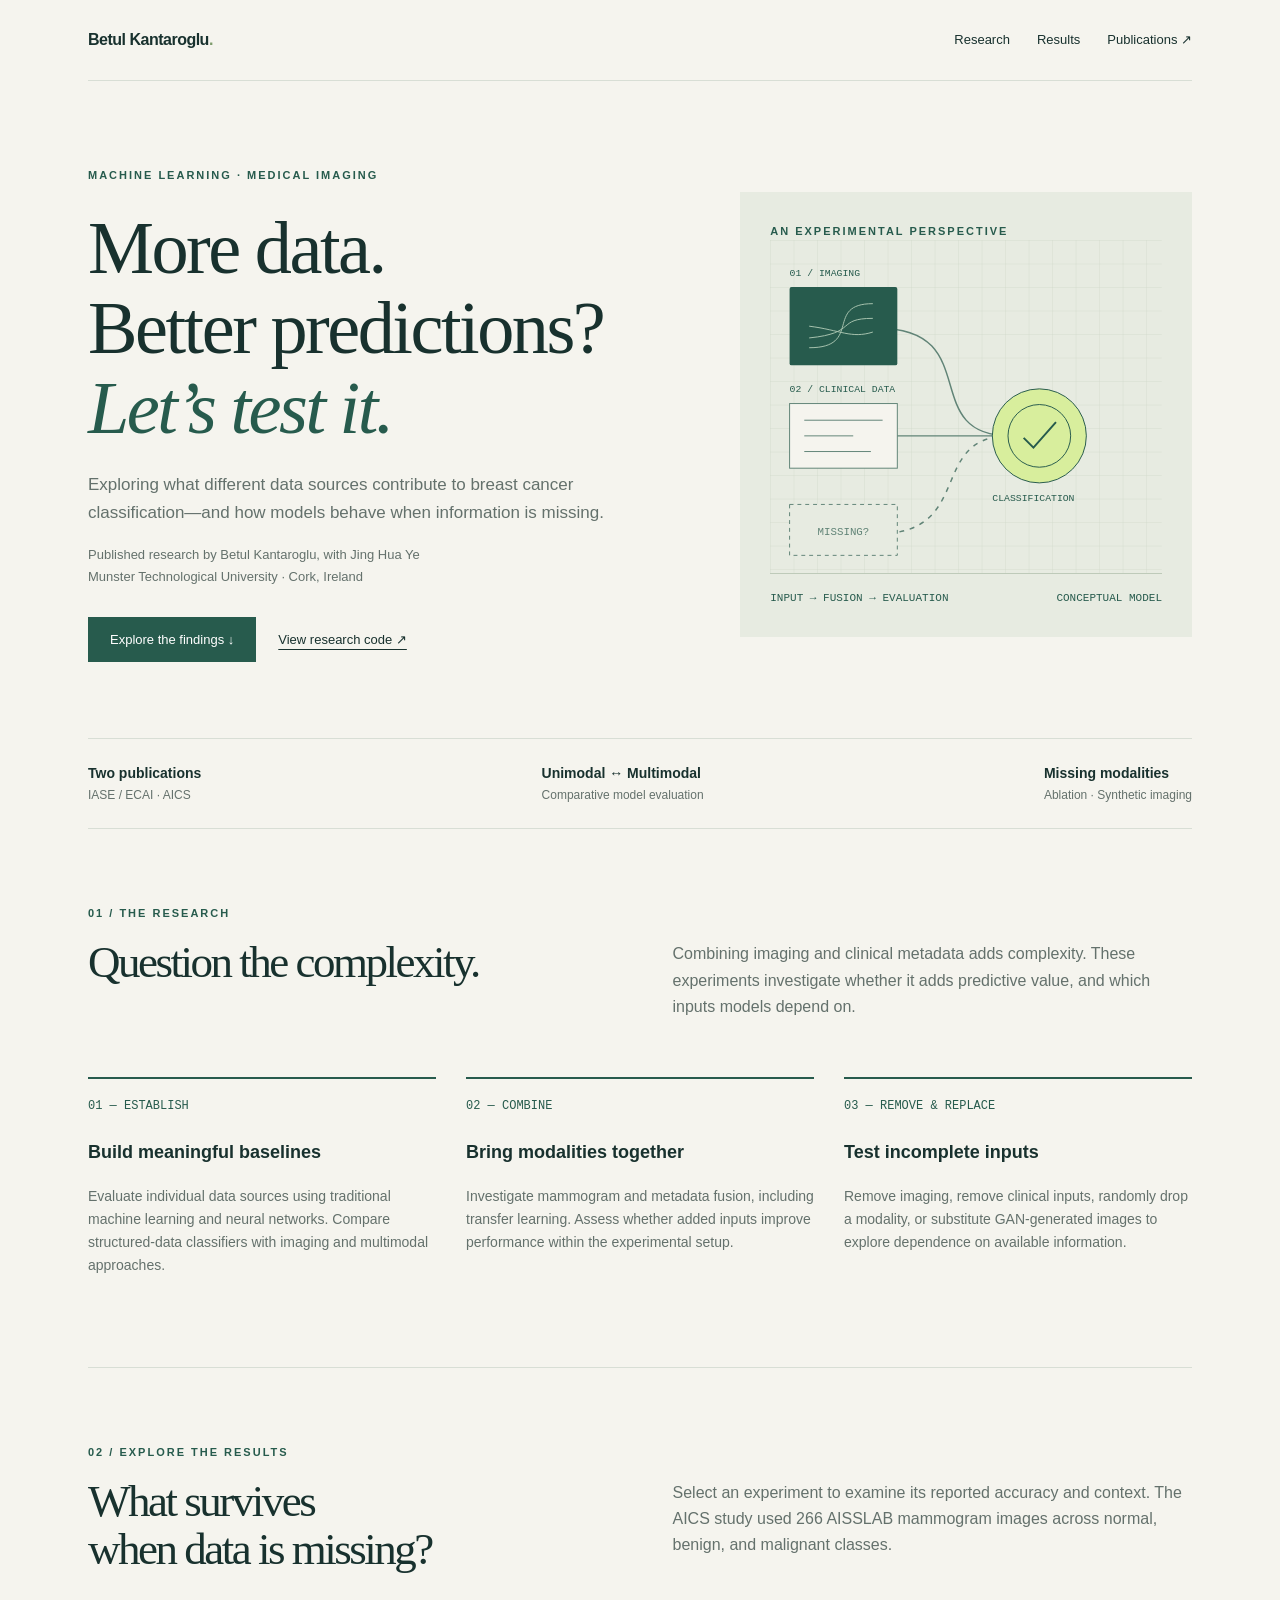
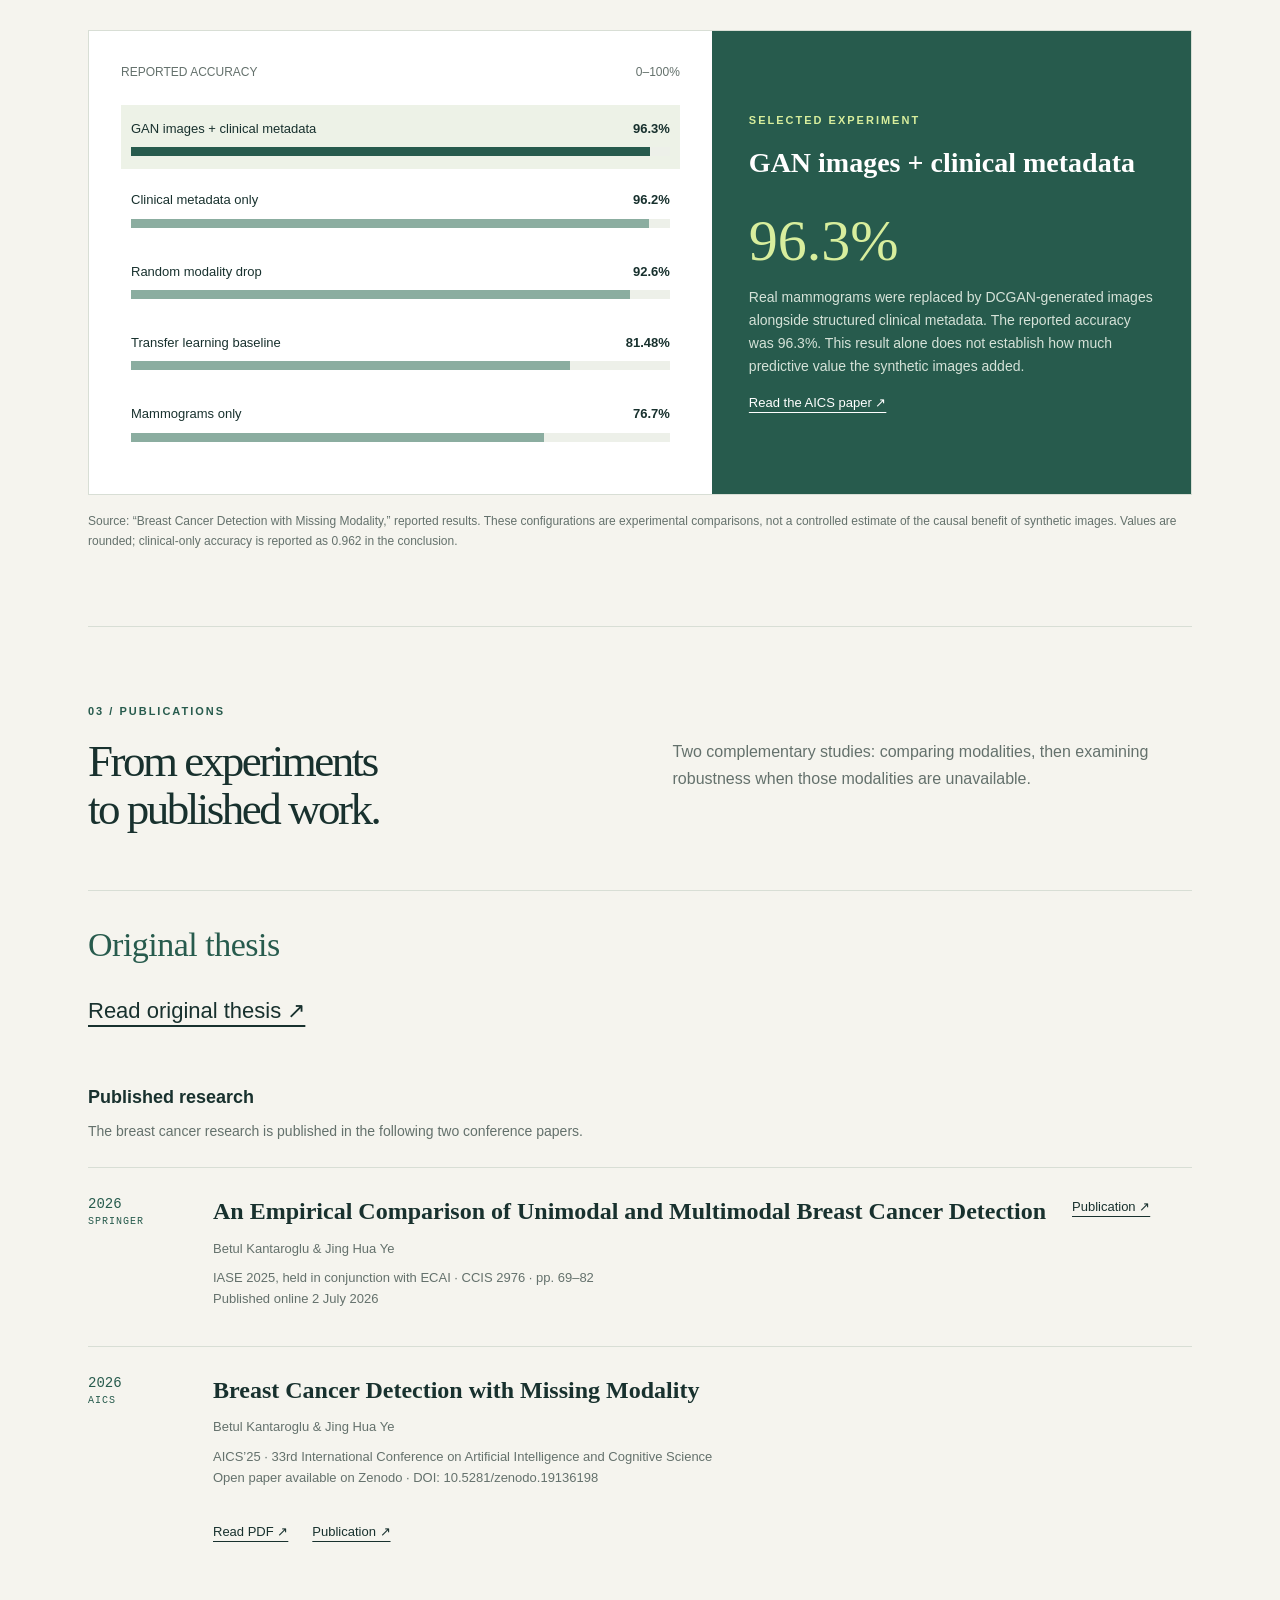
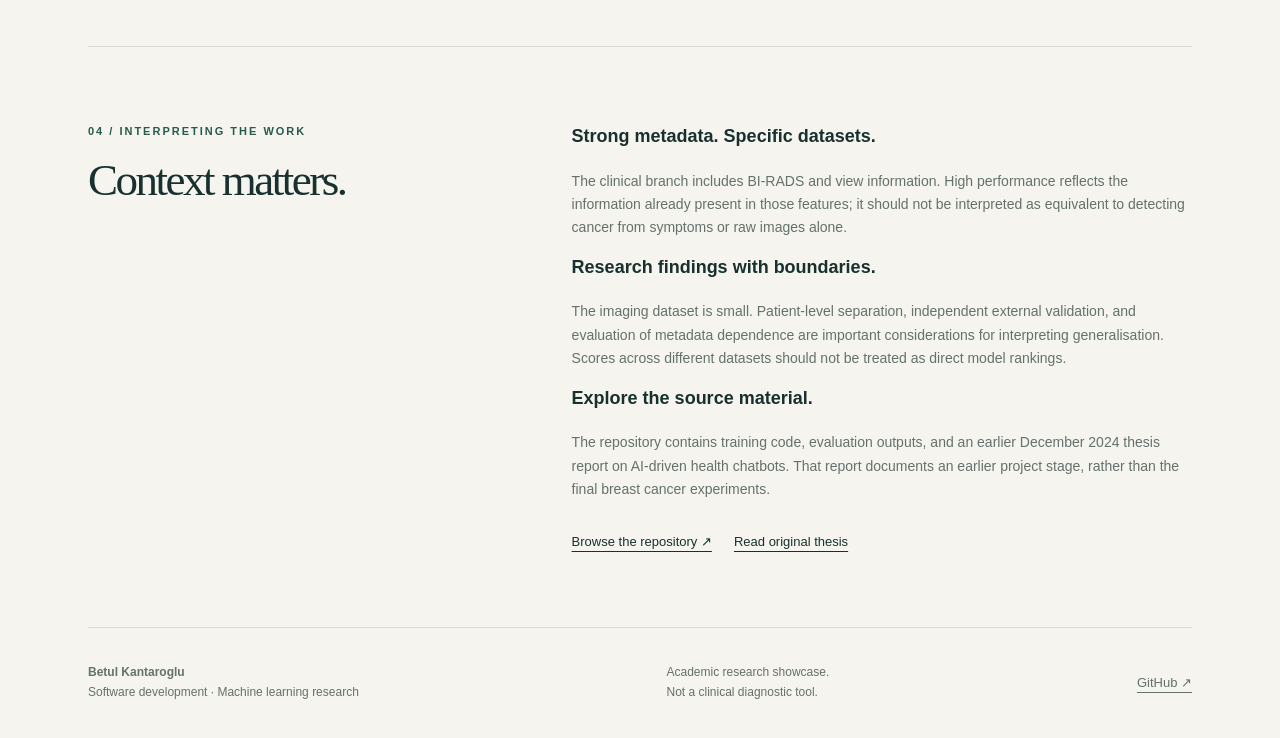
==== website/index.html @ d765cbfd "Add pink research showcase website with publications and original thesis" ====
<!doctype html>
<html lang="en"><head><meta charset="utf-8"><meta name="viewport" content="width=device-width, initial-scale=1"><meta name="description" content="Betul Kantaroglu’s published research into unimodal and multimodal breast cancer classification, transfer learning, and missing modalities."><title>Betul Kantaroglu | Breast Cancer AI Research</title>
<style>
:root{--ink:#18312e;--paper:#f5f4ee;--muted:#64716c;--green:#275b4d;--line:#d8ded5;--lime:#d8ee9d}*{box-sizing:border-box}html{scroll-behavior:smooth;scroll-padding-top:30px}body{margin:0;background:var(--paper);color:var(--ink);font:16px/1.65 -apple-system,BlinkMacSystemFont,"Segoe UI",sans-serif}a{color:inherit}button,a{-webkit-tap-highlight-color:transparent}a:focus-visible,button:focus-visible{outline:3px solid #b97824;outline-offset:5px}.wrap{max-width:1200px;margin:auto;padding:0 48px}nav{display:flex;align-items:center;justify-content:space-between;padding:27px 0;border-bottom:1px solid var(--line);gap:24px}.brand{text-decoration:none;font-weight:650;letter-spacing:-.5px}.navlinks{display:flex;gap:27px;font-size:13px}.navlinks a{text-decoration:none}.eyebrow{font-size:11px;text-transform:uppercase;letter-spacing:2px;font-weight:650;color:var(--green)}.hero{padding:85px 0 76px;display:grid;grid-template-columns:1.3fr 1fr;gap:65px;align-items:center}h1,h2,h3,p{margin-top:0}h1,h2{font-family:Georgia,serif;font-weight:400;letter-spacing:-2.5px;line-height:1.08}h1{font-size:clamp(48px,5.8vw,77px);margin:23px 0}h1 em{color:var(--green)}.intro{color:var(--muted);max-width:520px;font-size:17px}.actions{display:flex;gap:22px;align-items:center;margin-top:30px;flex-wrap:wrap}.button{background:var(--green);color:white;padding:12px 22px;text-decoration:none;font-size:13px;display:inline-block}.textlink{font-size:13px;text-underline-offset:5px}.visual{background:#e7ebe1;min-height:420px;padding:30px;position:relative;overflow:hidden}.visual svg{width:100%;height:auto;display:block}.visual .caption{font:11px/1.6 monospace;color:var(--green);display:flex;justify-content:space-between;border-top:1px solid #becab9;padding-top:16px}.ribbon{display:flex;justify-content:space-between;border-top:1px solid var(--line);border-bottom:1px solid var(--line);padding:23px 0;font-size:12px;gap:20px}.ribbon strong{display:block;font-size:14px}.ribbon span{color:var(--muted)}section{padding:75px 0;border-bottom:1px solid var(--line)}.sectionhead{display:grid;grid-template-columns:1fr 1fr;gap:65px;margin-bottom:40px}h2{font-size:45px;margin:16px 0}h3{font-size:18px;font-weight:550}.sectionhead p{color:var(--muted);padding-top:37px}.method{display:grid;grid-template-columns:repeat(3,1fr);gap:30px}.method article{border-top:2px solid var(--green);padding-top:20px}.number{font:12px monospace;color:var(--green);margin-bottom:25px}.method p{font-size:14px;color:var(--muted)}.explorer{display:grid;grid-template-columns:1.3fr 1fr;background:white;border:1px solid var(--line)}.chart{padding:32px}.charthead{font-size:12px;display:flex;justify-content:space-between;color:var(--muted);margin-bottom:22px}.result{display:block;text-align:left;width:100%;background:none;border:0;padding:13px 10px;cursor:pointer;color:var(--ink);font:inherit;margin-bottom:7px}.result.active{background:#edf2e7}.barlabel{display:flex;justify-content:space-between;font-size:13px;margin-bottom:8px}.track{height:9px;background:#edf0e9}.fill{height:100%;background:#8bada0}.active .fill{background:var(--green)}.detail{background:var(--green);color:white;padding:37px;display:flex;flex-direction:column;justify-content:center}.detail .eyebrow{color:var(--lime)}.detail h3{font-family:Georgia,serif;font-size:28px;line-height:1.25;margin:16px 0}.score{font:58px/1.2 Georgia,serif;color:var(--lime);margin:10px 0}.detail p{font-size:14px;color:#d5e2d8}.note{font-size:12px;color:var(--muted);margin:17px 0 0}.publication{display:grid;grid-template-columns:100px 1fr 120px;gap:25px;padding:28px 0;border-top:1px solid var(--line);align-items:start}.publication-links{display:flex;align-items:center;gap:24px;grid-column:2 / -1;white-space:nowrap}.publication .textlink{white-space:nowrap}.thesis-first{border-top:1px solid var(--line);padding:34px 0 40px}.thesis-first .eyebrow{font-size:clamp(25px,3vw,34px);font-family:Georgia,serif;font-weight:400;line-height:1.2;letter-spacing:-.5px;text-transform:none;margin-bottom:20px}.thesis-first .textlink{display:inline-block;font-size:clamp(18px,2vw,22px);line-height:1.5;padding:8px 0;text-underline-offset:7px}.published-heading{margin:8px 0}.published-intro{font-size:14px;color:var(--muted);margin-bottom:24px}.publication .year{font:14px monospace;color:var(--green)}.publication h3{font-family:Georgia,serif;font-size:24px;line-height:1.3;margin-bottom:10px}.publication p{font-size:13px;color:var(--muted);margin-bottom:8px}.pubtag{font-size:10px;text-transform:uppercase;letter-spacing:1px}.limitations{display:grid;grid-template-columns:1fr 1.5fr;gap:70px}.limitations p{color:var(--muted);font-size:14px}.foot{display:flex;justify-content:space-between;align-items:center;padding:35px 0;font-size:12px;color:var(--muted);gap:25px}.skip{position:absolute;left:15px;top:-80px;background:white;padding:10px;z-index:10}.skip:focus{top:10px}button{touch-action:manipulation}@media(max-width:800px){.wrap{padding:0 23px}.hero{grid-template-columns:1fr;gap:32px;padding:50px 0}.visual{min-height:0;max-width:500px}.sectionhead,.limitations{grid-template-columns:1fr;gap:8px}.sectionhead p{padding-top:0}.explorer{grid-template-columns:1fr}.method{grid-template-columns:1fr;gap:20px}.number{margin-bottom:10px}.ribbon{flex-wrap:wrap}.publication{grid-template-columns:65px 1fr}.publication>a{grid-column:2}section{padding:50px 0}.navlinks{gap:16px;font-size:12px}.foot{align-items:start;flex-direction:column}h2{font-size:37px}.chart,.detail{padding:23px}}@media(max-width:420px){nav{align-items:flex-start;flex-direction:column;gap:12px}.navlinks{width:100%;justify-content:space-between}.brand{white-space:nowrap}}@media(prefers-reduced-motion:reduce){html{scroll-behavior:auto}}
</style>
<link rel="stylesheet" href="/fonts/fonts.css">
<link rel="stylesheet" href="/design.css"></head><body><a class="skip" href="#main">Skip to content</a><div class="wrap"><nav aria-label="Main navigation"><a class="brand" href="#">Betul Kantaroglu<span style="color:#7e9c6c">.</span></a><div class="navlinks"><a href="#research">Research</a><a href="#results">Results</a><a href="#publications">Publications ↗</a></div></nav><main id="main"><header class="hero"><div><div class="eyebrow">Machine learning · Medical imaging</div><h1>More data.<br>Better predictions?<br><em>Let’s test it.</em></h1><p class="intro">Exploring what different data sources contribute to breast cancer classification—and how models behave when information is missing.</p><p style="font-size:13px;color:var(--muted)">Published research by Betul Kantaroglu, with Jing Hua Ye<br>Munster Technological University · Cork, Ireland</p><div class="actions"><a class="button" href="#results">Explore the findings ↓</a><a class="textlink" href="https://github.com/betulkntrxl/unimodal-and-multimodal-breast-cancer-detection" target="_blank" rel="noopener">View research code ↗</a></div></div><div class="visual"><div class="eyebrow">An experimental perspective</div><svg viewBox="0 0 400 340" role="img" aria-label="Conceptual diagram showing imaging and clinical metadata converging into classification, with a missing input represented by a dashed path"><defs><pattern id="grid" width="24" height="24" patternUnits="userSpaceOnUse"><path d="M24 0H0V24" fill="none" stroke="#c7d1c1" stroke-width=".6"/></pattern></defs><rect width="400" height="340" fill="url(#grid)"/><g fill="none" stroke="#618477" stroke-width="1.5"><path d="M110 90C220 90 150 200 245 200"/><path d="M110 200H245"/><path d="M110 300C210 300 160 200 245 200" stroke-dasharray="5 6"/></g><rect x="20" y="48" width="110" height="80" rx="2" fill="#275b4d"/><g stroke="#a8c4b0" fill="none"><path d="M40 110C95 110 55 65 105 65M40 100C90 95 67 80 105 80M40 88C72 92 83 101 105 94"/></g><rect x="20" y="167" width="110" height="66" fill="#f5f4ee" stroke="#618477"/><g stroke="#618477"><path d="M35 184H115M35 200H85M35 216H103"/></g><rect x="20" y="270" width="110" height="52" fill="#e7ebe1" stroke="#618477" stroke-dasharray="4 4"/><text x="75" y="301" text-anchor="middle" font-family="monospace" font-size="11" fill="#618477">MISSING?</text><circle cx="275" cy="200" r="48" fill="#d8ee9d" stroke="#275b4d"/><circle cx="275" cy="200" r="32" fill="none" stroke="#275b4d"/><path d="M259 202l10 10 23-26" fill="none" stroke="#275b4d" stroke-width="2"/><g font-family="monospace" font-size="10" fill="#275b4d"><text x="20" y="37">01 / IMAGING</text><text x="20" y="155">02 / CLINICAL DATA</text><text x="227" y="266">CLASSIFICATION</text></g></svg><div class="caption"><span>INPUT → FUSION → EVALUATION</span><span>CONCEPTUAL MODEL</span></div></div></header><div class="ribbon"><div><strong>Two publications</strong><span>IASE / ECAI · AICS</span></div><div><strong>Unimodal ↔ Multimodal</strong><span>Comparative model evaluation</span></div><div><strong>Missing modalities</strong><span>Ablation · Synthetic imaging</span></div></div>
<section id="research"><div class="sectionhead"><div><div class="eyebrow">01 / The research</div><h2>Question the complexity.</h2></div><p>Combining imaging and clinical metadata adds complexity. These experiments investigate whether it adds predictive value, and which inputs models depend on.</p></div><div class="method"><article><div class="number">01 — ESTABLISH</div><h3>Build meaningful baselines</h3><p>Evaluate individual data sources using traditional machine learning and neural networks. Compare structured-data classifiers with imaging and multimodal approaches.</p></article><article><div class="number">02 — COMBINE</div><h3>Bring modalities together</h3><p>Investigate mammogram and metadata fusion, including transfer learning. Assess whether added inputs improve performance within the experimental setup.</p></article><article><div class="number">03 — REMOVE & REPLACE</div><h3>Test incomplete inputs</h3><p>Remove imaging, remove clinical inputs, randomly drop a modality, or substitute GAN-generated images to explore dependence on available information.</p></article></div></section>
<section id="results"><div class="sectionhead"><div><div class="eyebrow">02 / Explore the results</div><h2>What survives<br>when data is missing?</h2></div><p>Select an experiment to examine its reported accuracy and context. The AICS study used 266 AISSLAB mammogram images across normal, benign, and malignant classes.</p></div><div class="explorer"><div class="chart"><div class="charthead"><span>REPORTED ACCURACY</span><span>0–100%</span></div><div id="bars"></div></div><div class="detail" aria-live="polite" aria-atomic="true"><div class="eyebrow">Selected experiment</div><h3 id="experiment"></h3><div class="score" id="score"></div><p id="explanation"></p><a class="textlink" href="https://zenodo.org/records/19136198" target="_blank" rel="noopener">Read the AICS paper ↗</a></div></div><p class="note">Source: “Breast Cancer Detection with Missing Modality,” reported results. These configurations are experimental comparisons, not a controlled estimate of the causal benefit of synthetic images. Values are rounded; clinical-only accuracy is reported as 0.962 in the conclusion.</p></section>
<section id="publications"><div class="sectionhead"><div><div class="eyebrow">03 / Publications</div><h2>From experiments<br>to published work.</h2></div><p>Two complementary studies: comparing modalities, then examining robustness when those modalities are unavailable.</p></div><div class="thesis-first"><div class="eyebrow">Original thesis</div><a class="textlink" href="/papers/betul-kantaroglu-thesis.pdf" target="_blank" rel="noopener">Read original thesis ↗</a></div><h3 class="published-heading">Published research</h3><p class="published-intro">The breast cancer research is published in the following two conference papers.</p><article class="publication"><div class="year">2026<br><span class="pubtag">Springer</span></div><div><h3>An Empirical Comparison of Unimodal and Multimodal Breast Cancer Detection</h3><p>Betul Kantaroglu & Jing Hua Ye</p><p>IASE 2025, held in conjunction with ECAI · CCIS 2976 · pp. 69–82<br>Published online 2 July 2026</p></div><a class="textlink" href="https://doi.org/10.1007/978-3-032-28263-7_5" target="_blank" rel="noopener">Publication ↗</a></article><article class="publication"><div class="year">2026<br><span class="pubtag">AICS</span></div><div><h3>Breast Cancer Detection with Missing Modality</h3><p>Betul Kantaroglu & Jing Hua Ye</p><p>AICS’25 · 33rd International Conference on Artificial Intelligence and Cognitive Science<br>Open paper available on Zenodo · DOI: 10.5281/zenodo.19136198</p></div><div class="publication-links"><a class="textlink" href="https://zenodo.org/records/19136198/files/betul_aics_2025.pdf" target="_blank" rel="noopener">Read PDF ↗</a><a class="textlink" href="https://zenodo.org/records/19136198" target="_blank" rel="noopener">Publication ↗</a></div></article></section>
<section><div class="limitations"><div><div class="eyebrow">04 / Interpreting the work</div><h2>Context matters.</h2></div><div><h3>Strong metadata. Specific datasets.</h3><p>The clinical branch includes BI-RADS and view information. High performance reflects the information already present in those features; it should not be interpreted as equivalent to detecting cancer from symptoms or raw images alone.</p><h3>Research findings with boundaries.</h3><p>The imaging dataset is small. Patient-level separation, independent external validation, and evaluation of metadata dependence are important considerations for interpreting generalisation. Scores across different datasets should not be treated as direct model rankings.</p><h3>Explore the source material.</h3><p>The repository contains training code, evaluation outputs, and an earlier December 2024 thesis report on AI-driven health chatbots. That report documents an earlier project stage, rather than the final breast cancer experiments.</p><div class="actions"><a class="textlink" href="https://github.com/betulkntrxl/unimodal-and-multimodal-breast-cancer-detection" target="_blank" rel="noopener">Browse the repository ↗</a><a class="textlink" href="/papers/betul-kantaroglu-thesis.pdf" target="_blank" rel="noopener">Read original thesis</a></div></div></div></section></main><footer class="foot"><div><strong>Betul Kantaroglu</strong><br>Software development · Machine learning research</div><div>Academic research showcase.<br>Not a clinical diagnostic tool.</div><a class="textlink" href="https://github.com/betulkntrxl" target="_blank" rel="noopener">GitHub ↗</a></footer></div>
<script>
const experiments=[{name:'GAN images + clinical metadata',score:96.3,text:'Real mammograms were replaced by DCGAN-generated images alongside structured clinical metadata. The reported accuracy was 96.3%. This result alone does not establish how much predictive value the synthetic images added.'},{name:'Clinical metadata only',score:96.2,text:'With imaging removed, the model used structured clinical inputs including BI-RADS and view information. Its strong result highlights metadata dependence within this dataset.'},{name:'Random modality drop',score:92.6,text:'During training, one modality was randomly dropped with 50% probability. The paper reports 92.6% accuracy and an F1-score of 0.93 for this missing-input experiment.'},{name:'Transfer learning baseline',score:81.48,text:'The multimodal transfer learning baseline combined imaging and clinical information. It achieved a reported accuracy of 81.48% and an F1-score of 0.81.'},{name:'Mammograms only',score:76.7,text:'Removing clinical metadata left the model with mammograms alone. The paper reports 76.7% accuracy, an F1-score of 0.7731, and an AUC of 0.8051.'}];
const bars=document.getElementById('bars');experiments.forEach((d,i)=>{const b=document.createElement('button');b.type='button';b.className='result';b.innerHTML='<span class="barlabel"><span>'+d.name+'</span><strong>'+d.score+'%</strong></span><span class="track" style="display:block"><span class="fill" style="display:block;width:'+d.score+'%"></span></span>';b.addEventListener('click',()=>select(i));bars.appendChild(b)});function select(i){const d=experiments[i];[...bars.children].forEach((b,j)=>{b.classList.toggle('active',i===j);b.setAttribute('aria-pressed',String(i===j))});document.getElementById('experiment').textContent=d.name;document.getElementById('score').textContent=d.score+'%';document.getElementById('explanation').textContent=d.text}select(0);
</script></body></html>
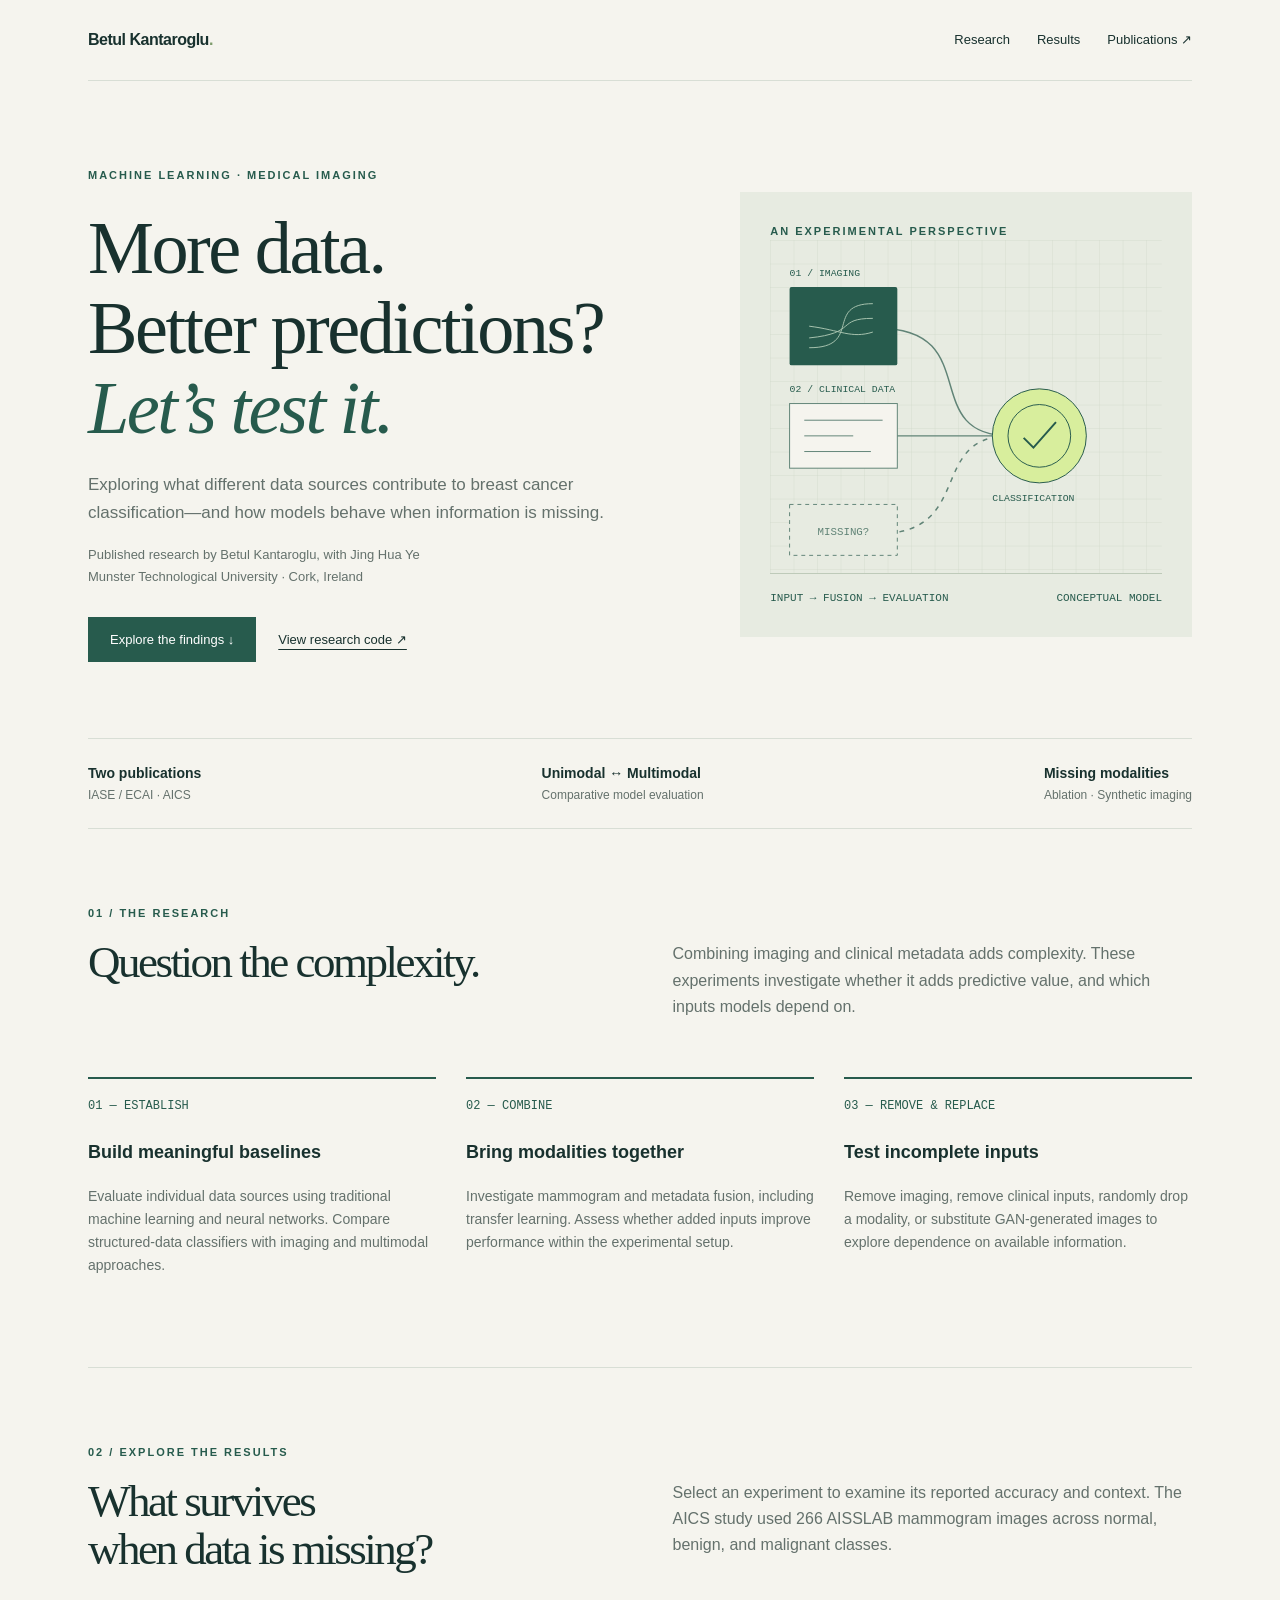
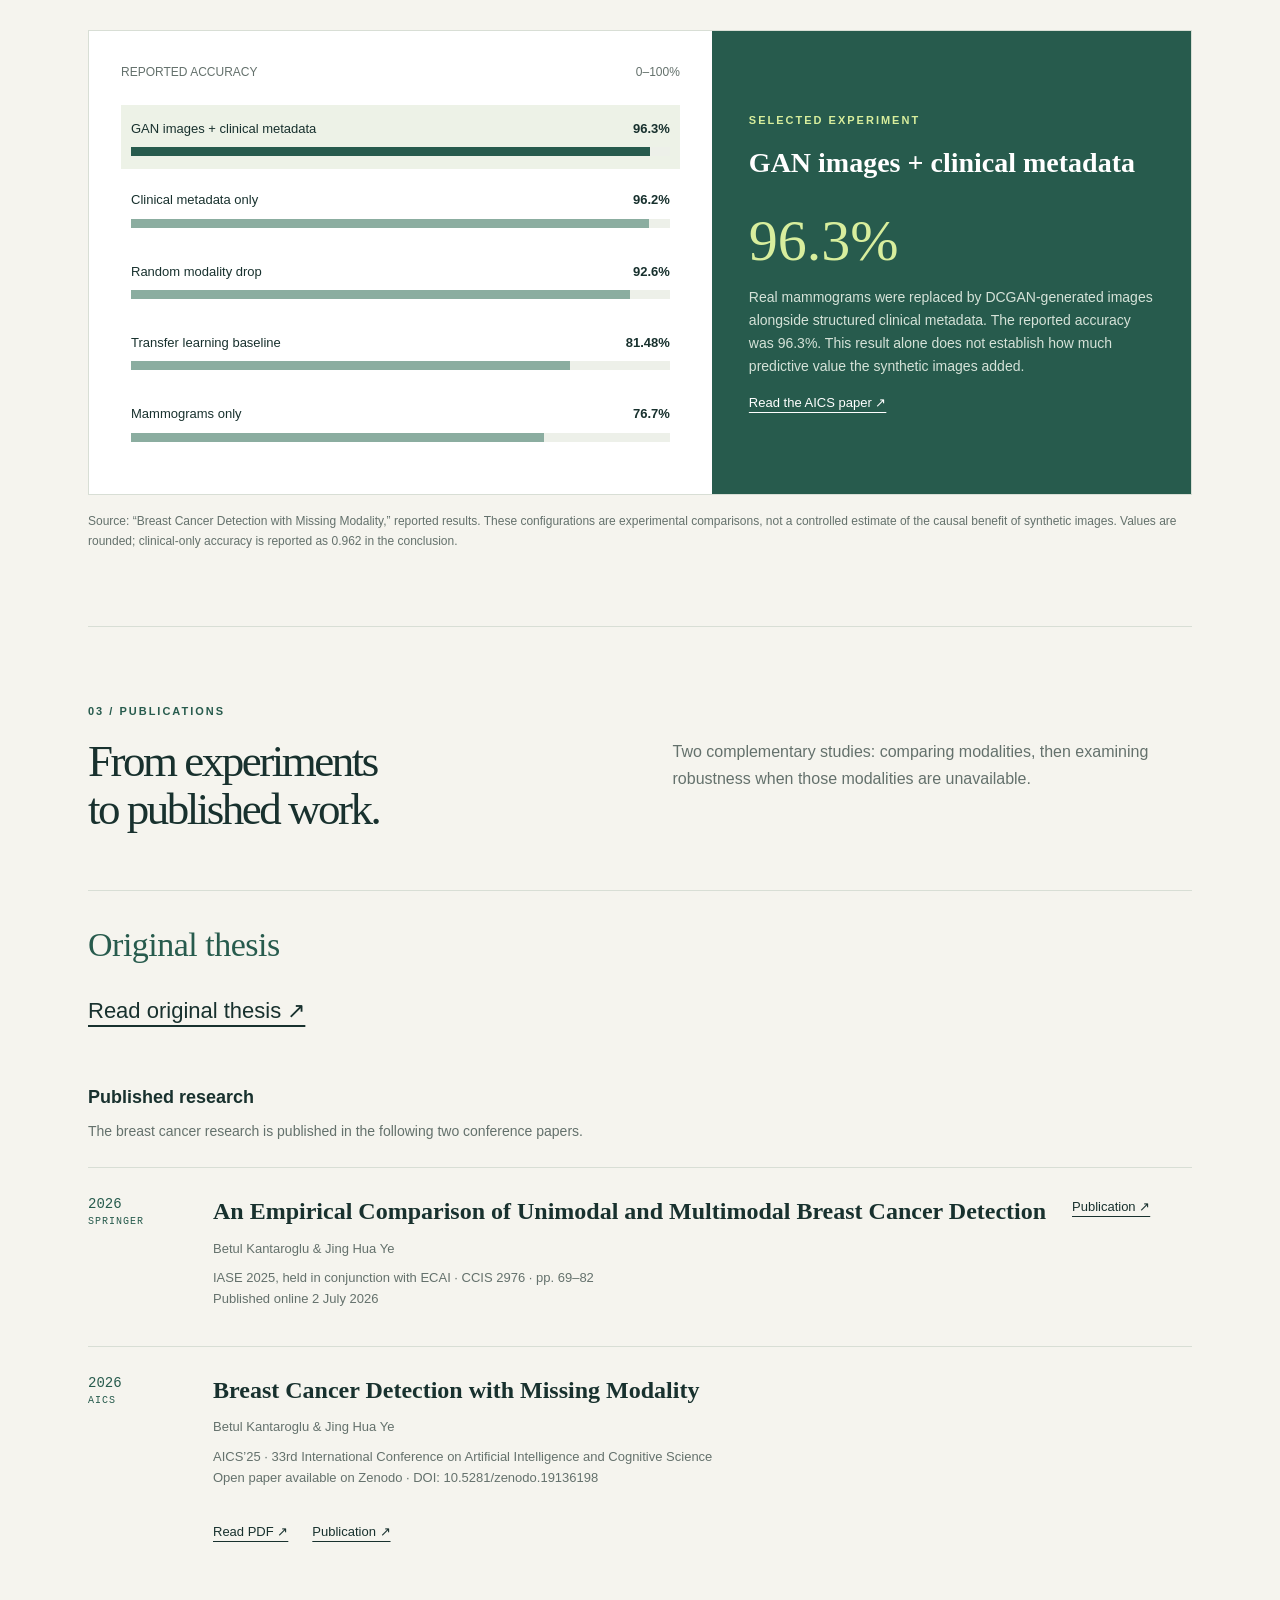
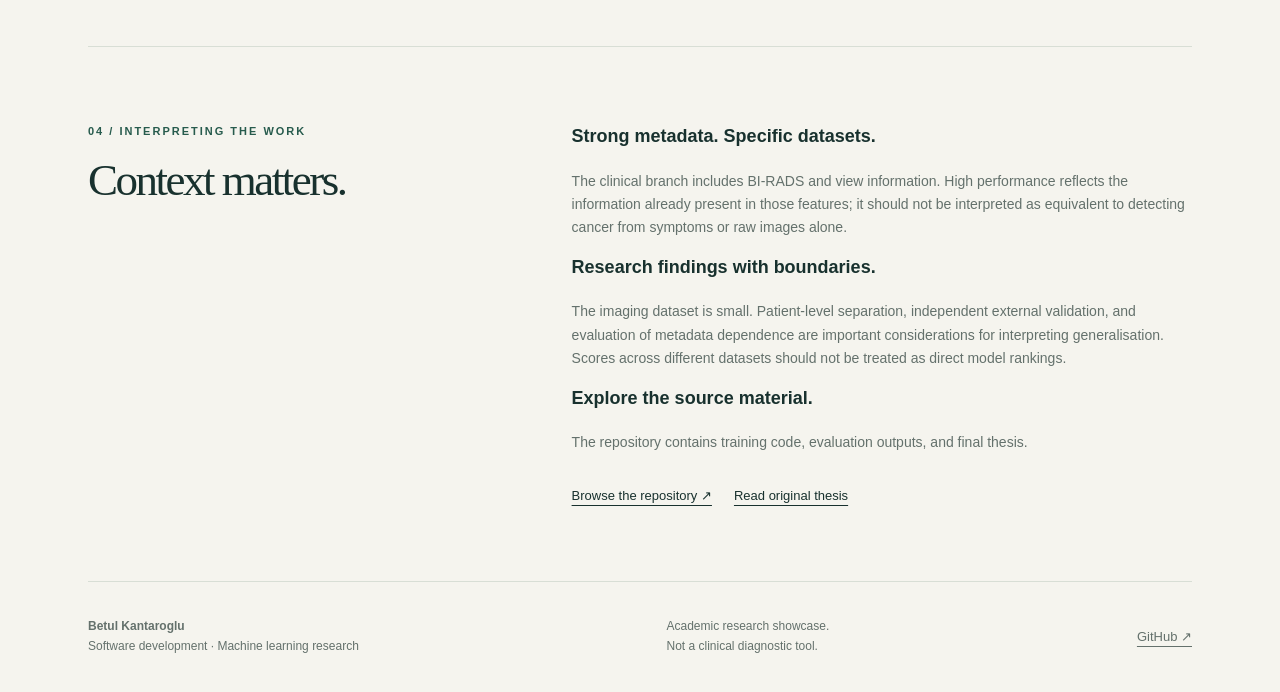
==== commit f1094df6: "Update source material description to reference final thesis" ====
--- a/website/index.html
+++ b/website/index.html
@@ -8,7 +8,7 @@
 <section id="research"><div class="sectionhead"><div><div class="eyebrow">01 / The research</div><h2>Question the complexity.</h2></div><p>Combining imaging and clinical metadata adds complexity. These experiments investigate whether it adds predictive value, and which inputs models depend on.</p></div><div class="method"><article><div class="number">01 — ESTABLISH</div><h3>Build meaningful baselines</h3><p>Evaluate individual data sources using traditional machine learning and neural networks. Compare structured-data classifiers with imaging and multimodal approaches.</p></article><article><div class="number">02 — COMBINE</div><h3>Bring modalities together</h3><p>Investigate mammogram and metadata fusion, including transfer learning. Assess whether added inputs improve performance within the experimental setup.</p></article><article><div class="number">03 — REMOVE & REPLACE</div><h3>Test incomplete inputs</h3><p>Remove imaging, remove clinical inputs, randomly drop a modality, or substitute GAN-generated images to explore dependence on available information.</p></article></div></section>
 <section id="results"><div class="sectionhead"><div><div class="eyebrow">02 / Explore the results</div><h2>What survives<br>when data is missing?</h2></div><p>Select an experiment to examine its reported accuracy and context. The AICS study used 266 AISSLAB mammogram images across normal, benign, and malignant classes.</p></div><div class="explorer"><div class="chart"><div class="charthead"><span>REPORTED ACCURACY</span><span>0–100%</span></div><div id="bars"></div></div><div class="detail" aria-live="polite" aria-atomic="true"><div class="eyebrow">Selected experiment</div><h3 id="experiment"></h3><div class="score" id="score"></div><p id="explanation"></p><a class="textlink" href="https://zenodo.org/records/19136198" target="_blank" rel="noopener">Read the AICS paper ↗</a></div></div><p class="note">Source: “Breast Cancer Detection with Missing Modality,” reported results. These configurations are experimental comparisons, not a controlled estimate of the causal benefit of synthetic images. Values are rounded; clinical-only accuracy is reported as 0.962 in the conclusion.</p></section>
 <section id="publications"><div class="sectionhead"><div><div class="eyebrow">03 / Publications</div><h2>From experiments<br>to published work.</h2></div><p>Two complementary studies: comparing modalities, then examining robustness when those modalities are unavailable.</p></div><div class="thesis-first"><div class="eyebrow">Original thesis</div><a class="textlink" href="/papers/betul-kantaroglu-thesis.pdf" target="_blank" rel="noopener">Read original thesis ↗</a></div><h3 class="published-heading">Published research</h3><p class="published-intro">The breast cancer research is published in the following two conference papers.</p><article class="publication"><div class="year">2026<br><span class="pubtag">Springer</span></div><div><h3>An Empirical Comparison of Unimodal and Multimodal Breast Cancer Detection</h3><p>Betul Kantaroglu & Jing Hua Ye</p><p>IASE 2025, held in conjunction with ECAI · CCIS 2976 · pp. 69–82<br>Published online 2 July 2026</p></div><a class="textlink" href="https://doi.org/10.1007/978-3-032-28263-7_5" target="_blank" rel="noopener">Publication ↗</a></article><article class="publication"><div class="year">2026<br><span class="pubtag">AICS</span></div><div><h3>Breast Cancer Detection with Missing Modality</h3><p>Betul Kantaroglu & Jing Hua Ye</p><p>AICS’25 · 33rd International Conference on Artificial Intelligence and Cognitive Science<br>Open paper available on Zenodo · DOI: 10.5281/zenodo.19136198</p></div><div class="publication-links"><a class="textlink" href="https://zenodo.org/records/19136198/files/betul_aics_2025.pdf" target="_blank" rel="noopener">Read PDF ↗</a><a class="textlink" href="https://zenodo.org/records/19136198" target="_blank" rel="noopener">Publication ↗</a></div></article></section>
-<section><div class="limitations"><div><div class="eyebrow">04 / Interpreting the work</div><h2>Context matters.</h2></div><div><h3>Strong metadata. Specific datasets.</h3><p>The clinical branch includes BI-RADS and view information. High performance reflects the information already present in those features; it should not be interpreted as equivalent to detecting cancer from symptoms or raw images alone.</p><h3>Research findings with boundaries.</h3><p>The imaging dataset is small. Patient-level separation, independent external validation, and evaluation of metadata dependence are important considerations for interpreting generalisation. Scores across different datasets should not be treated as direct model rankings.</p><h3>Explore the source material.</h3><p>The repository contains training code, evaluation outputs, and an earlier December 2024 thesis report on AI-driven health chatbots. That report documents an earlier project stage, rather than the final breast cancer experiments.</p><div class="actions"><a class="textlink" href="https://github.com/betulkntrxl/unimodal-and-multimodal-breast-cancer-detection" target="_blank" rel="noopener">Browse the repository ↗</a><a class="textlink" href="/papers/betul-kantaroglu-thesis.pdf" target="_blank" rel="noopener">Read original thesis</a></div></div></div></section></main><footer class="foot"><div><strong>Betul Kantaroglu</strong><br>Software development · Machine learning research</div><div>Academic research showcase.<br>Not a clinical diagnostic tool.</div><a class="textlink" href="https://github.com/betulkntrxl" target="_blank" rel="noopener">GitHub ↗</a></footer></div>
+<section><div class="limitations"><div><div class="eyebrow">04 / Interpreting the work</div><h2>Context matters.</h2></div><div><h3>Strong metadata. Specific datasets.</h3><p>The clinical branch includes BI-RADS and view information. High performance reflects the information already present in those features; it should not be interpreted as equivalent to detecting cancer from symptoms or raw images alone.</p><h3>Research findings with boundaries.</h3><p>The imaging dataset is small. Patient-level separation, independent external validation, and evaluation of metadata dependence are important considerations for interpreting generalisation. Scores across different datasets should not be treated as direct model rankings.</p><h3>Explore the source material.</h3><p>The repository contains training code, evaluation outputs, and final thesis.</p><div class="actions"><a class="textlink" href="https://github.com/betulkntrxl/unimodal-and-multimodal-breast-cancer-detection" target="_blank" rel="noopener">Browse the repository ↗</a><a class="textlink" href="/papers/betul-kantaroglu-thesis.pdf" target="_blank" rel="noopener">Read original thesis</a></div></div></div></section></main><footer class="foot"><div><strong>Betul Kantaroglu</strong><br>Software development · Machine learning research</div><div>Academic research showcase.<br>Not a clinical diagnostic tool.</div><a class="textlink" href="https://github.com/betulkntrxl" target="_blank" rel="noopener">GitHub ↗</a></footer></div>
 <script>
 const experiments=[{name:'GAN images + clinical metadata',score:96.3,text:'Real mammograms were replaced by DCGAN-generated images alongside structured clinical metadata. The reported accuracy was 96.3%. This result alone does not establish how much predictive value the synthetic images added.'},{name:'Clinical metadata only',score:96.2,text:'With imaging removed, the model used structured clinical inputs including BI-RADS and view information. Its strong result highlights metadata dependence within this dataset.'},{name:'Random modality drop',score:92.6,text:'During training, one modality was randomly dropped with 50% probability. The paper reports 92.6% accuracy and an F1-score of 0.93 for this missing-input experiment.'},{name:'Transfer learning baseline',score:81.48,text:'The multimodal transfer learning baseline combined imaging and clinical information. It achieved a reported accuracy of 81.48% and an F1-score of 0.81.'},{name:'Mammograms only',score:76.7,text:'Removing clinical metadata left the model with mammograms alone. The paper reports 76.7% accuracy, an F1-score of 0.7731, and an AUC of 0.8051.'}];
 const bars=document.getElementById('bars');experiments.forEach((d,i)=>{const b=document.createElement('button');b.type='button';b.className='result';b.innerHTML='<span class="barlabel"><span>'+d.name+'</span><strong>'+d.score+'%</strong></span><span class="track" style="display:block"><span class="fill" style="display:block;width:'+d.score+'%"></span></span>';b.addEventListener('click',()=>select(i));bars.appendChild(b)});function select(i){const d=experiments[i];[...bars.children].forEach((b,j)=>{b.classList.toggle('active',i===j);b.setAttribute('aria-pressed',String(i===j))});document.getElementById('experiment').textContent=d.name;document.getElementById('score').textContent=d.score+'%';document.getElementById('explanation').textContent=d.text}select(0);
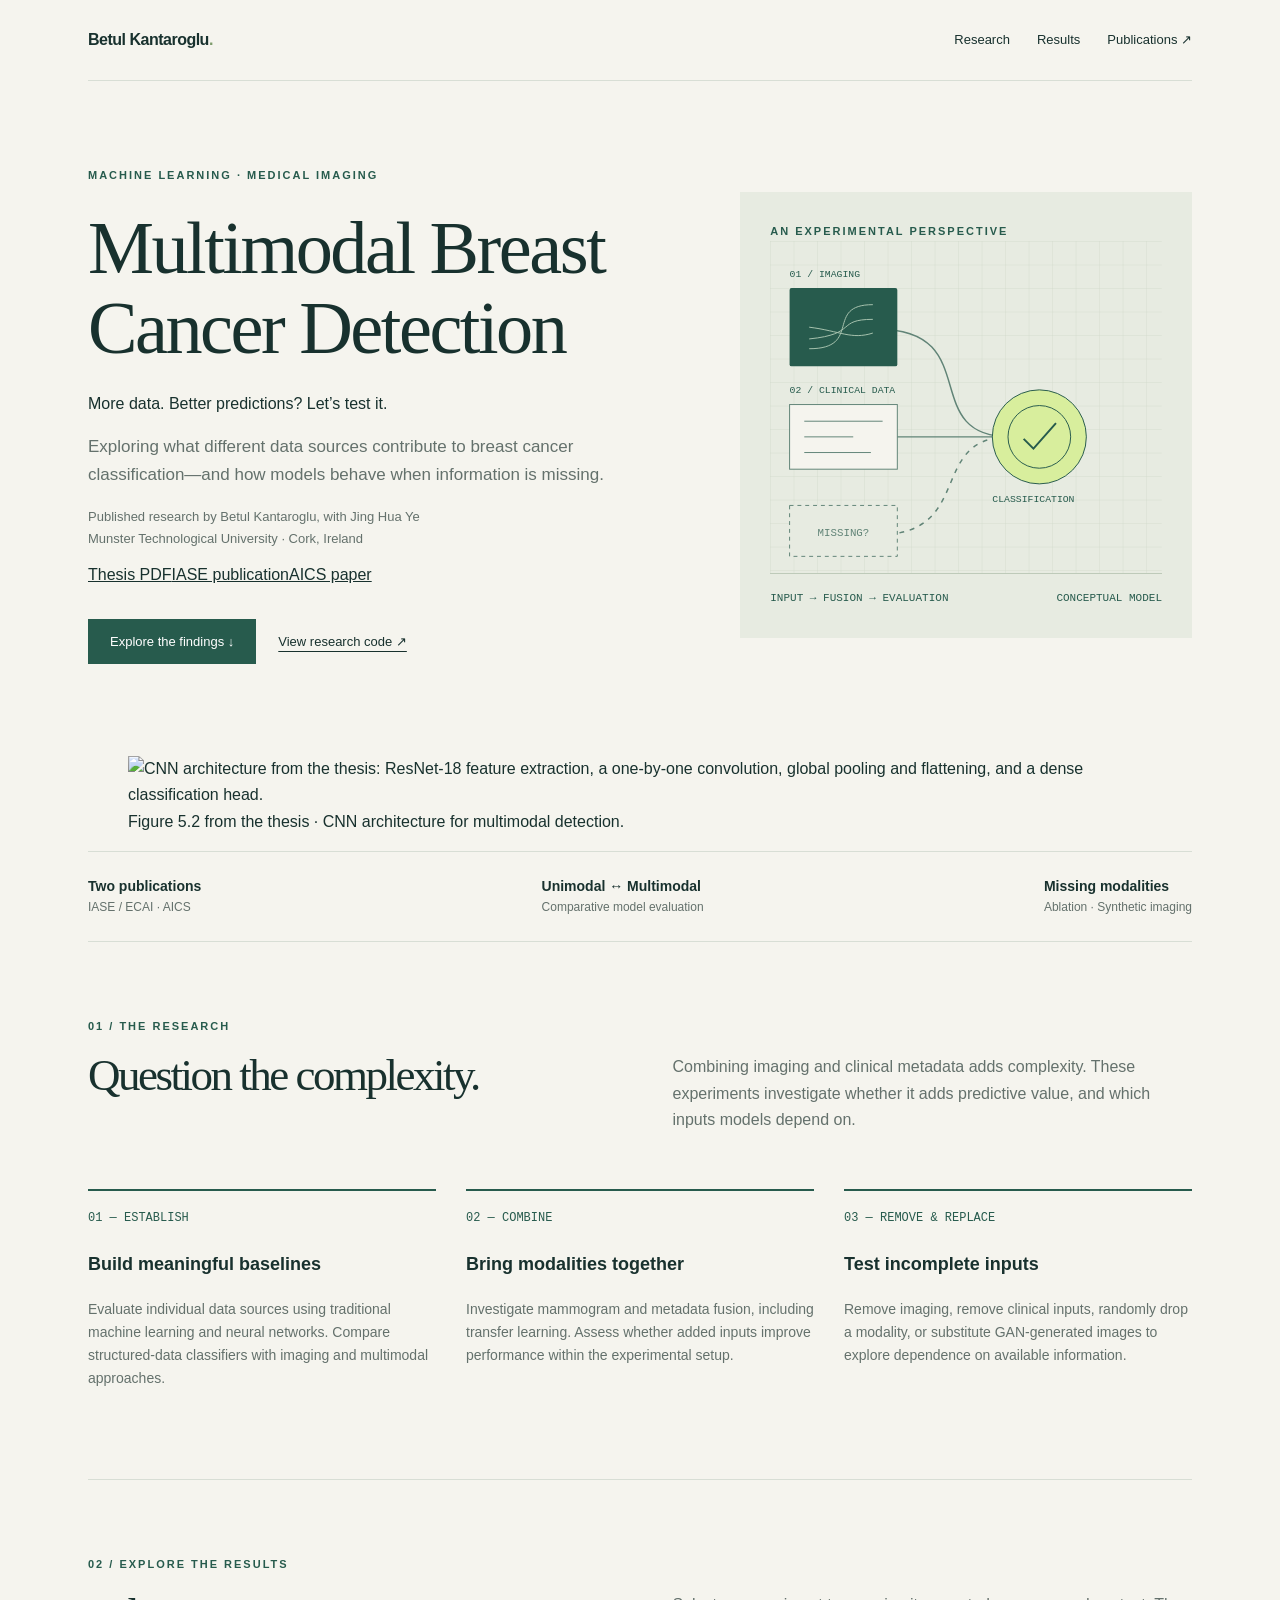
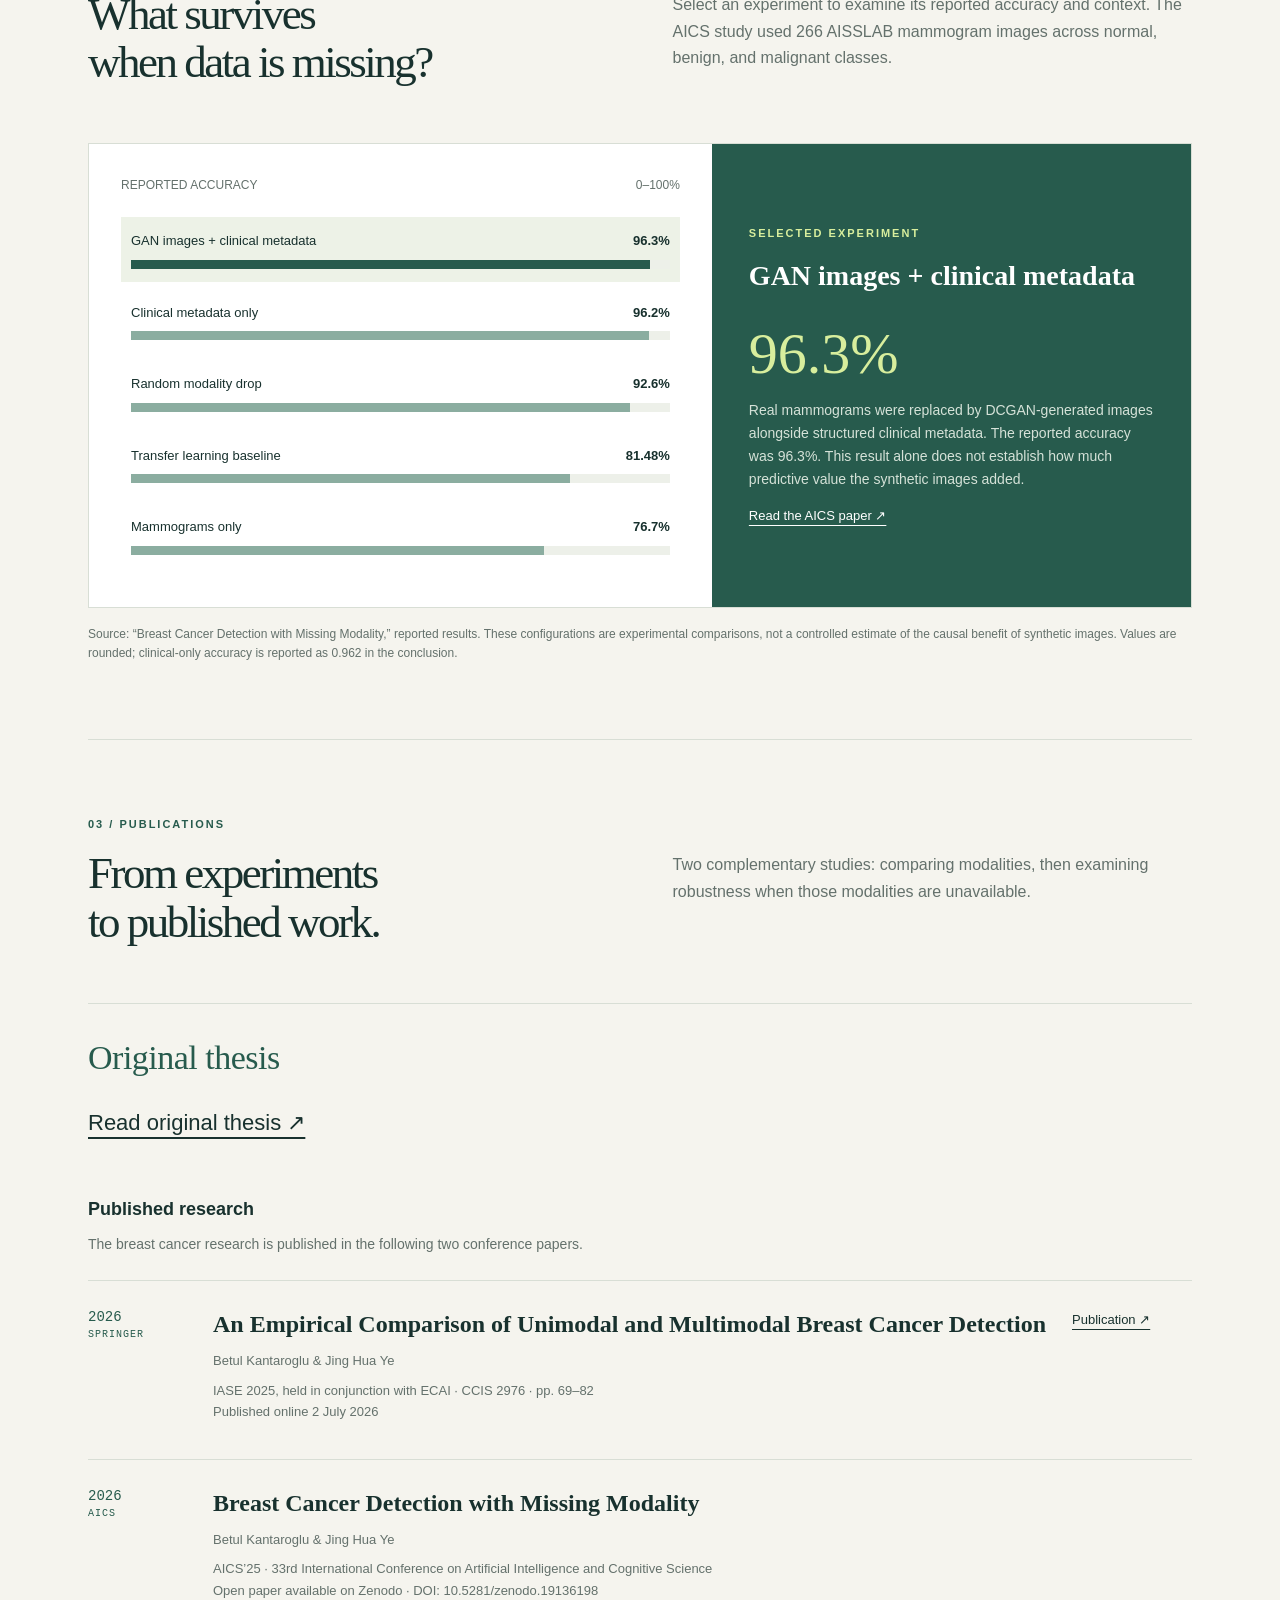
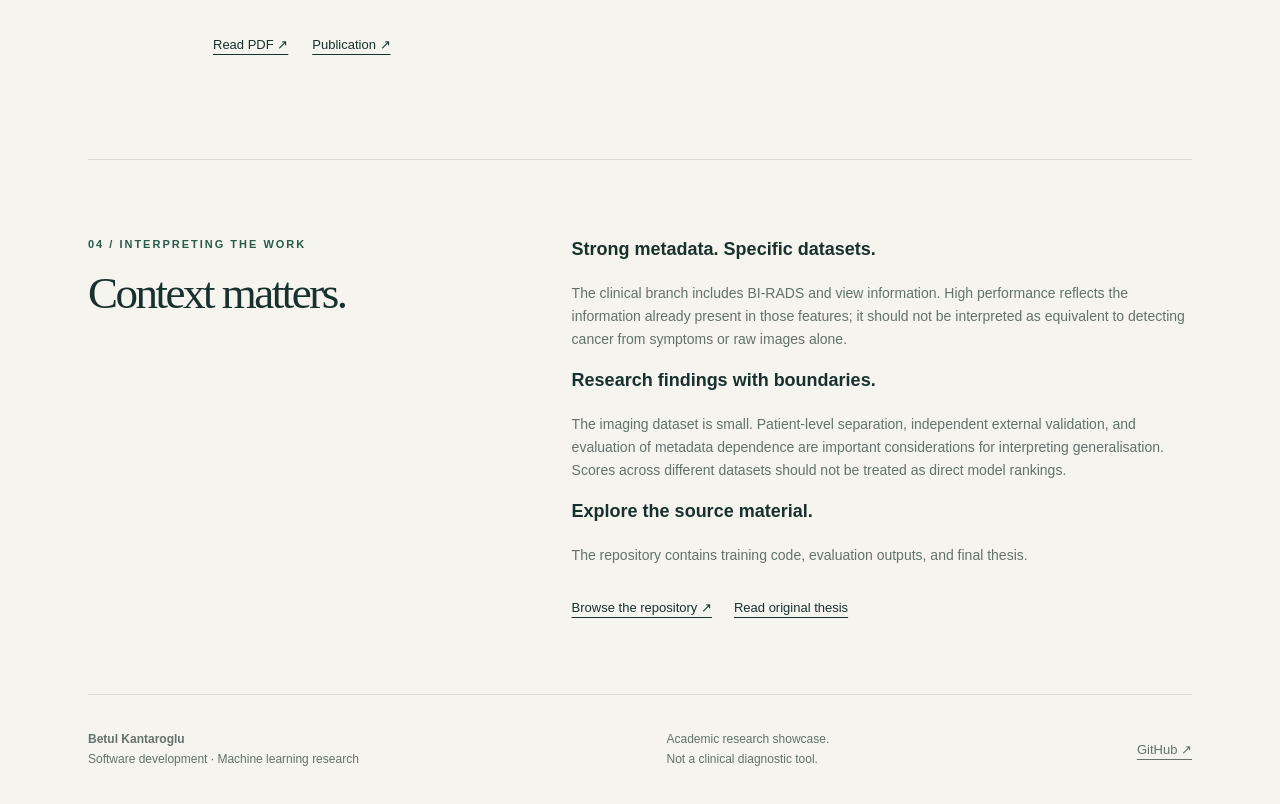
==== commit dd117578: "Refine website into academic project page with thesis figure and resource links" ====
--- a/website/index.html
+++ b/website/index.html
@@ -3,11 +3,12 @@
 <style>
 :root{--ink:#18312e;--paper:#f5f4ee;--muted:#64716c;--green:#275b4d;--line:#d8ded5;--lime:#d8ee9d}*{box-sizing:border-box}html{scroll-behavior:smooth;scroll-padding-top:30px}body{margin:0;background:var(--paper);color:var(--ink);font:16px/1.65 -apple-system,BlinkMacSystemFont,"Segoe UI",sans-serif}a{color:inherit}button,a{-webkit-tap-highlight-color:transparent}a:focus-visible,button:focus-visible{outline:3px solid #b97824;outline-offset:5px}.wrap{max-width:1200px;margin:auto;padding:0 48px}nav{display:flex;align-items:center;justify-content:space-between;padding:27px 0;border-bottom:1px solid var(--line);gap:24px}.brand{text-decoration:none;font-weight:650;letter-spacing:-.5px}.navlinks{display:flex;gap:27px;font-size:13px}.navlinks a{text-decoration:none}.eyebrow{font-size:11px;text-transform:uppercase;letter-spacing:2px;font-weight:650;color:var(--green)}.hero{padding:85px 0 76px;display:grid;grid-template-columns:1.3fr 1fr;gap:65px;align-items:center}h1,h2,h3,p{margin-top:0}h1,h2{font-family:Georgia,serif;font-weight:400;letter-spacing:-2.5px;line-height:1.08}h1{font-size:clamp(48px,5.8vw,77px);margin:23px 0}h1 em{color:var(--green)}.intro{color:var(--muted);max-width:520px;font-size:17px}.actions{display:flex;gap:22px;align-items:center;margin-top:30px;flex-wrap:wrap}.button{background:var(--green);color:white;padding:12px 22px;text-decoration:none;font-size:13px;display:inline-block}.textlink{font-size:13px;text-underline-offset:5px}.visual{background:#e7ebe1;min-height:420px;padding:30px;position:relative;overflow:hidden}.visual svg{width:100%;height:auto;display:block}.visual .caption{font:11px/1.6 monospace;color:var(--green);display:flex;justify-content:space-between;border-top:1px solid #becab9;padding-top:16px}.ribbon{display:flex;justify-content:space-between;border-top:1px solid var(--line);border-bottom:1px solid var(--line);padding:23px 0;font-size:12px;gap:20px}.ribbon strong{display:block;font-size:14px}.ribbon span{color:var(--muted)}section{padding:75px 0;border-bottom:1px solid var(--line)}.sectionhead{display:grid;grid-template-columns:1fr 1fr;gap:65px;margin-bottom:40px}h2{font-size:45px;margin:16px 0}h3{font-size:18px;font-weight:550}.sectionhead p{color:var(--muted);padding-top:37px}.method{display:grid;grid-template-columns:repeat(3,1fr);gap:30px}.method article{border-top:2px solid var(--green);padding-top:20px}.number{font:12px monospace;color:var(--green);margin-bottom:25px}.method p{font-size:14px;color:var(--muted)}.explorer{display:grid;grid-template-columns:1.3fr 1fr;background:white;border:1px solid var(--line)}.chart{padding:32px}.charthead{font-size:12px;display:flex;justify-content:space-between;color:var(--muted);margin-bottom:22px}.result{display:block;text-align:left;width:100%;background:none;border:0;padding:13px 10px;cursor:pointer;color:var(--ink);font:inherit;margin-bottom:7px}.result.active{background:#edf2e7}.barlabel{display:flex;justify-content:space-between;font-size:13px;margin-bottom:8px}.track{height:9px;background:#edf0e9}.fill{height:100%;background:#8bada0}.active .fill{background:var(--green)}.detail{background:var(--green);color:white;padding:37px;display:flex;flex-direction:column;justify-content:center}.detail .eyebrow{color:var(--lime)}.detail h3{font-family:Georgia,serif;font-size:28px;line-height:1.25;margin:16px 0}.score{font:58px/1.2 Georgia,serif;color:var(--lime);margin:10px 0}.detail p{font-size:14px;color:#d5e2d8}.note{font-size:12px;color:var(--muted);margin:17px 0 0}.publication{display:grid;grid-template-columns:100px 1fr 120px;gap:25px;padding:28px 0;border-top:1px solid var(--line);align-items:start}.publication-links{display:flex;align-items:center;gap:24px;grid-column:2 / -1;white-space:nowrap}.publication .textlink{white-space:nowrap}.thesis-first{border-top:1px solid var(--line);padding:34px 0 40px}.thesis-first .eyebrow{font-size:clamp(25px,3vw,34px);font-family:Georgia,serif;font-weight:400;line-height:1.2;letter-spacing:-.5px;text-transform:none;margin-bottom:20px}.thesis-first .textlink{display:inline-block;font-size:clamp(18px,2vw,22px);line-height:1.5;padding:8px 0;text-underline-offset:7px}.published-heading{margin:8px 0}.published-intro{font-size:14px;color:var(--muted);margin-bottom:24px}.publication .year{font:14px monospace;color:var(--green)}.publication h3{font-family:Georgia,serif;font-size:24px;line-height:1.3;margin-bottom:10px}.publication p{font-size:13px;color:var(--muted);margin-bottom:8px}.pubtag{font-size:10px;text-transform:uppercase;letter-spacing:1px}.limitations{display:grid;grid-template-columns:1fr 1.5fr;gap:70px}.limitations p{color:var(--muted);font-size:14px}.foot{display:flex;justify-content:space-between;align-items:center;padding:35px 0;font-size:12px;color:var(--muted);gap:25px}.skip{position:absolute;left:15px;top:-80px;background:white;padding:10px;z-index:10}.skip:focus{top:10px}button{touch-action:manipulation}@media(max-width:800px){.wrap{padding:0 23px}.hero{grid-template-columns:1fr;gap:32px;padding:50px 0}.visual{min-height:0;max-width:500px}.sectionhead,.limitations{grid-template-columns:1fr;gap:8px}.sectionhead p{padding-top:0}.explorer{grid-template-columns:1fr}.method{grid-template-columns:1fr;gap:20px}.number{margin-bottom:10px}.ribbon{flex-wrap:wrap}.publication{grid-template-columns:65px 1fr}.publication>a{grid-column:2}section{padding:50px 0}.navlinks{gap:16px;font-size:12px}.foot{align-items:start;flex-direction:column}h2{font-size:37px}.chart,.detail{padding:23px}}@media(max-width:420px){nav{align-items:flex-start;flex-direction:column;gap:12px}.navlinks{width:100%;justify-content:space-between}.brand{white-space:nowrap}}@media(prefers-reduced-motion:reduce){html{scroll-behavior:auto}}
 </style>
-<link rel="stylesheet" href="/fonts/fonts.css">
-<link rel="stylesheet" href="/design.css"></head><body><a class="skip" href="#main">Skip to content</a><div class="wrap"><nav aria-label="Main navigation"><a class="brand" href="#">Betul Kantaroglu<span style="color:#7e9c6c">.</span></a><div class="navlinks"><a href="#research">Research</a><a href="#results">Results</a><a href="#publications">Publications ↗</a></div></nav><main id="main"><header class="hero"><div><div class="eyebrow">Machine learning · Medical imaging</div><h1>More data.<br>Better predictions?<br><em>Let’s test it.</em></h1><p class="intro">Exploring what different data sources contribute to breast cancer classification—and how models behave when information is missing.</p><p style="font-size:13px;color:var(--muted)">Published research by Betul Kantaroglu, with Jing Hua Ye<br>Munster Technological University · Cork, Ireland</p><div class="actions"><a class="button" href="#results">Explore the findings ↓</a><a class="textlink" href="https://github.com/betulkntrxl/unimodal-and-multimodal-breast-cancer-detection" target="_blank" rel="noopener">View research code ↗</a></div></div><div class="visual"><div class="eyebrow">An experimental perspective</div><svg viewBox="0 0 400 340" role="img" aria-label="Conceptual diagram showing imaging and clinical metadata converging into classification, with a missing input represented by a dashed path"><defs><pattern id="grid" width="24" height="24" patternUnits="userSpaceOnUse"><path d="M24 0H0V24" fill="none" stroke="#c7d1c1" stroke-width=".6"/></pattern></defs><rect width="400" height="340" fill="url(#grid)"/><g fill="none" stroke="#618477" stroke-width="1.5"><path d="M110 90C220 90 150 200 245 200"/><path d="M110 200H245"/><path d="M110 300C210 300 160 200 245 200" stroke-dasharray="5 6"/></g><rect x="20" y="48" width="110" height="80" rx="2" fill="#275b4d"/><g stroke="#a8c4b0" fill="none"><path d="M40 110C95 110 55 65 105 65M40 100C90 95 67 80 105 80M40 88C72 92 83 101 105 94"/></g><rect x="20" y="167" width="110" height="66" fill="#f5f4ee" stroke="#618477"/><g stroke="#618477"><path d="M35 184H115M35 200H85M35 216H103"/></g><rect x="20" y="270" width="110" height="52" fill="#e7ebe1" stroke="#618477" stroke-dasharray="4 4"/><text x="75" y="301" text-anchor="middle" font-family="monospace" font-size="11" fill="#618477">MISSING?</text><circle cx="275" cy="200" r="48" fill="#d8ee9d" stroke="#275b4d"/><circle cx="275" cy="200" r="32" fill="none" stroke="#275b4d"/><path d="M259 202l10 10 23-26" fill="none" stroke="#275b4d" stroke-width="2"/><g font-family="monospace" font-size="10" fill="#275b4d"><text x="20" y="37">01 / IMAGING</text><text x="20" y="155">02 / CLINICAL DATA</text><text x="227" y="266">CLASSIFICATION</text></g></svg><div class="caption"><span>INPUT → FUSION → EVALUATION</span><span>CONCEPTUAL MODEL</span></div></div></header><div class="ribbon"><div><strong>Two publications</strong><span>IASE / ECAI · AICS</span></div><div><strong>Unimodal ↔ Multimodal</strong><span>Comparative model evaluation</span></div><div><strong>Missing modalities</strong><span>Ablation · Synthetic imaging</span></div></div>
+<link rel="stylesheet" href="/fonts/editorial.css">
+<link rel="stylesheet" href="/design.css">
+<link rel="stylesheet" href="/research-page.css"></head><body><a class="skip" href="#main">Skip to content</a><div class="wrap"><nav aria-label="Main navigation"><a class="brand" href="#">Betul Kantaroglu<span style="color:#7e9c6c">.</span></a><div class="navlinks"><a href="#research">Research</a><a href="#results">Results</a><a href="#publications">Publications ↗</a></div></nav><main id="main"><header class="hero"><div><div class="eyebrow">Machine learning · Medical imaging</div><h1>Multimodal Breast Cancer Detection</h1><p class="project-question">More data. Better predictions? Let’s test it.</p><p class="intro">Exploring what different data sources contribute to breast cancer classification—and how models behave when information is missing.</p><p style="font-size:13px;color:var(--muted)">Published research by Betul Kantaroglu, with Jing Hua Ye<br>Munster Technological University · Cork, Ireland</p><div class="project-resources"><a href="/papers/betul-kantaroglu-thesis.pdf" target="_blank" rel="noopener">Thesis PDF</a><a href="https://sites.google.com/view/iase-2025/for-authors/accepted-papers?pli=1&amp;authuser=0" target="_blank" rel="noopener">IASE publication</a><a href="https://zenodo.org/records/19136198/files/betul_aics_2025.pdf" target="_blank" rel="noopener">AICS paper</a></div><div class="actions"><a class="button" href="#results">Explore the findings ↓</a><a class="textlink" href="https://github.com/betulkntrxl/unimodal-and-multimodal-breast-cancer-detection" target="_blank" rel="noopener">View research code ↗</a></div></div><div class="visual"><div class="eyebrow">An experimental perspective</div><svg viewBox="0 0 400 340" role="img" aria-label="Conceptual diagram showing imaging and clinical metadata converging into classification, with a missing input represented by a dashed path"><defs><pattern id="grid" width="24" height="24" patternUnits="userSpaceOnUse"><path d="M24 0H0V24" fill="none" stroke="#c7d1c1" stroke-width=".6"/></pattern></defs><rect width="400" height="340" fill="url(#grid)"/><g fill="none" stroke="#618477" stroke-width="1.5"><path d="M110 90C220 90 150 200 245 200"/><path d="M110 200H245"/><path d="M110 300C210 300 160 200 245 200" stroke-dasharray="5 6"/></g><rect x="20" y="48" width="110" height="80" rx="2" fill="#275b4d"/><g stroke="#a8c4b0" fill="none"><path d="M40 110C95 110 55 65 105 65M40 100C90 95 67 80 105 80M40 88C72 92 83 101 105 94"/></g><rect x="20" y="167" width="110" height="66" fill="#f5f4ee" stroke="#618477"/><g stroke="#618477"><path d="M35 184H115M35 200H85M35 216H103"/></g><rect x="20" y="270" width="110" height="52" fill="#e7ebe1" stroke="#618477" stroke-dasharray="4 4"/><text x="75" y="301" text-anchor="middle" font-family="monospace" font-size="11" fill="#618477">MISSING?</text><circle cx="275" cy="200" r="48" fill="#d8ee9d" stroke="#275b4d"/><circle cx="275" cy="200" r="32" fill="none" stroke="#275b4d"/><path d="M259 202l10 10 23-26" fill="none" stroke="#275b4d" stroke-width="2"/><g font-family="monospace" font-size="10" fill="#275b4d"><text x="20" y="37">01 / IMAGING</text><text x="20" y="155">02 / CLINICAL DATA</text><text x="227" y="266">CLASSIFICATION</text></g></svg><div class="caption"><span>INPUT → FUSION → EVALUATION</span><span>CONCEPTUAL MODEL</span></div></div></header><figure class="research-teaser"><img src="/images/model-architecture.jpg" width="1600" height="1113" alt="CNN architecture from the thesis: ResNet-18 feature extraction, a one-by-one convolution, global pooling and flattening, and a dense classification head."><figcaption>Figure 5.2 from the thesis · CNN architecture for multimodal detection.</figcaption></figure><div class="ribbon"><div><strong>Two publications</strong><span>IASE / ECAI · AICS</span></div><div><strong>Unimodal ↔ Multimodal</strong><span>Comparative model evaluation</span></div><div><strong>Missing modalities</strong><span>Ablation · Synthetic imaging</span></div></div>
 <section id="research"><div class="sectionhead"><div><div class="eyebrow">01 / The research</div><h2>Question the complexity.</h2></div><p>Combining imaging and clinical metadata adds complexity. These experiments investigate whether it adds predictive value, and which inputs models depend on.</p></div><div class="method"><article><div class="number">01 — ESTABLISH</div><h3>Build meaningful baselines</h3><p>Evaluate individual data sources using traditional machine learning and neural networks. Compare structured-data classifiers with imaging and multimodal approaches.</p></article><article><div class="number">02 — COMBINE</div><h3>Bring modalities together</h3><p>Investigate mammogram and metadata fusion, including transfer learning. Assess whether added inputs improve performance within the experimental setup.</p></article><article><div class="number">03 — REMOVE & REPLACE</div><h3>Test incomplete inputs</h3><p>Remove imaging, remove clinical inputs, randomly drop a modality, or substitute GAN-generated images to explore dependence on available information.</p></article></div></section>
 <section id="results"><div class="sectionhead"><div><div class="eyebrow">02 / Explore the results</div><h2>What survives<br>when data is missing?</h2></div><p>Select an experiment to examine its reported accuracy and context. The AICS study used 266 AISSLAB mammogram images across normal, benign, and malignant classes.</p></div><div class="explorer"><div class="chart"><div class="charthead"><span>REPORTED ACCURACY</span><span>0–100%</span></div><div id="bars"></div></div><div class="detail" aria-live="polite" aria-atomic="true"><div class="eyebrow">Selected experiment</div><h3 id="experiment"></h3><div class="score" id="score"></div><p id="explanation"></p><a class="textlink" href="https://zenodo.org/records/19136198" target="_blank" rel="noopener">Read the AICS paper ↗</a></div></div><p class="note">Source: “Breast Cancer Detection with Missing Modality,” reported results. These configurations are experimental comparisons, not a controlled estimate of the causal benefit of synthetic images. Values are rounded; clinical-only accuracy is reported as 0.962 in the conclusion.</p></section>
-<section id="publications"><div class="sectionhead"><div><div class="eyebrow">03 / Publications</div><h2>From experiments<br>to published work.</h2></div><p>Two complementary studies: comparing modalities, then examining robustness when those modalities are unavailable.</p></div><div class="thesis-first"><div class="eyebrow">Original thesis</div><a class="textlink" href="/papers/betul-kantaroglu-thesis.pdf" target="_blank" rel="noopener">Read original thesis ↗</a></div><h3 class="published-heading">Published research</h3><p class="published-intro">The breast cancer research is published in the following two conference papers.</p><article class="publication"><div class="year">2026<br><span class="pubtag">Springer</span></div><div><h3>An Empirical Comparison of Unimodal and Multimodal Breast Cancer Detection</h3><p>Betul Kantaroglu & Jing Hua Ye</p><p>IASE 2025, held in conjunction with ECAI · CCIS 2976 · pp. 69–82<br>Published online 2 July 2026</p></div><a class="textlink" href="https://doi.org/10.1007/978-3-032-28263-7_5" target="_blank" rel="noopener">Publication ↗</a></article><article class="publication"><div class="year">2026<br><span class="pubtag">AICS</span></div><div><h3>Breast Cancer Detection with Missing Modality</h3><p>Betul Kantaroglu & Jing Hua Ye</p><p>AICS’25 · 33rd International Conference on Artificial Intelligence and Cognitive Science<br>Open paper available on Zenodo · DOI: 10.5281/zenodo.19136198</p></div><div class="publication-links"><a class="textlink" href="https://zenodo.org/records/19136198/files/betul_aics_2025.pdf" target="_blank" rel="noopener">Read PDF ↗</a><a class="textlink" href="https://zenodo.org/records/19136198" target="_blank" rel="noopener">Publication ↗</a></div></article></section>
+<section id="publications"><div class="sectionhead"><div><div class="eyebrow">03 / Publications</div><h2>From experiments<br>to published work.</h2></div><p>Two complementary studies: comparing modalities, then examining robustness when those modalities are unavailable.</p></div><div class="thesis-first"><div class="eyebrow">Original thesis</div><a class="textlink" href="/papers/betul-kantaroglu-thesis.pdf" target="_blank" rel="noopener">Read original thesis ↗</a></div><h3 class="published-heading">Published research</h3><p class="published-intro">The breast cancer research is published in the following two conference papers.</p><article class="publication"><div class="year">2026<br><span class="pubtag">Springer</span></div><div><h3>An Empirical Comparison of Unimodal and Multimodal Breast Cancer Detection</h3><p>Betul Kantaroglu & Jing Hua Ye</p><p>IASE 2025, held in conjunction with ECAI · CCIS 2976 · pp. 69–82<br>Published online 2 July 2026</p></div><a class="textlink" href="https://sites.google.com/view/iase-2025/for-authors/accepted-papers?pli=1&amp;authuser=0" target="_blank" rel="noopener">Publication ↗</a></article><article class="publication"><div class="year">2026<br><span class="pubtag">AICS</span></div><div><h3>Breast Cancer Detection with Missing Modality</h3><p>Betul Kantaroglu & Jing Hua Ye</p><p>AICS’25 · 33rd International Conference on Artificial Intelligence and Cognitive Science<br>Open paper available on Zenodo · DOI: 10.5281/zenodo.19136198</p></div><div class="publication-links"><a class="textlink" href="https://zenodo.org/records/19136198/files/betul_aics_2025.pdf" target="_blank" rel="noopener">Read PDF ↗</a><a class="textlink" href="https://zenodo.org/records/19136198" target="_blank" rel="noopener">Publication ↗</a></div></article></section>
 <section><div class="limitations"><div><div class="eyebrow">04 / Interpreting the work</div><h2>Context matters.</h2></div><div><h3>Strong metadata. Specific datasets.</h3><p>The clinical branch includes BI-RADS and view information. High performance reflects the information already present in those features; it should not be interpreted as equivalent to detecting cancer from symptoms or raw images alone.</p><h3>Research findings with boundaries.</h3><p>The imaging dataset is small. Patient-level separation, independent external validation, and evaluation of metadata dependence are important considerations for interpreting generalisation. Scores across different datasets should not be treated as direct model rankings.</p><h3>Explore the source material.</h3><p>The repository contains training code, evaluation outputs, and final thesis.</p><div class="actions"><a class="textlink" href="https://github.com/betulkntrxl/unimodal-and-multimodal-breast-cancer-detection" target="_blank" rel="noopener">Browse the repository ↗</a><a class="textlink" href="/papers/betul-kantaroglu-thesis.pdf" target="_blank" rel="noopener">Read original thesis</a></div></div></div></section></main><footer class="foot"><div><strong>Betul Kantaroglu</strong><br>Software development · Machine learning research</div><div>Academic research showcase.<br>Not a clinical diagnostic tool.</div><a class="textlink" href="https://github.com/betulkntrxl" target="_blank" rel="noopener">GitHub ↗</a></footer></div>
 <script>
 const experiments=[{name:'GAN images + clinical metadata',score:96.3,text:'Real mammograms were replaced by DCGAN-generated images alongside structured clinical metadata. The reported accuracy was 96.3%. This result alone does not establish how much predictive value the synthetic images added.'},{name:'Clinical metadata only',score:96.2,text:'With imaging removed, the model used structured clinical inputs including BI-RADS and view information. Its strong result highlights metadata dependence within this dataset.'},{name:'Random modality drop',score:92.6,text:'During training, one modality was randomly dropped with 50% probability. The paper reports 92.6% accuracy and an F1-score of 0.93 for this missing-input experiment.'},{name:'Transfer learning baseline',score:81.48,text:'The multimodal transfer learning baseline combined imaging and clinical information. It achieved a reported accuracy of 81.48% and an F1-score of 0.81.'},{name:'Mammograms only',score:76.7,text:'Removing clinical metadata left the model with mammograms alone. The paper reports 76.7% accuracy, an F1-score of 0.7731, and an AUC of 0.8051.'}];
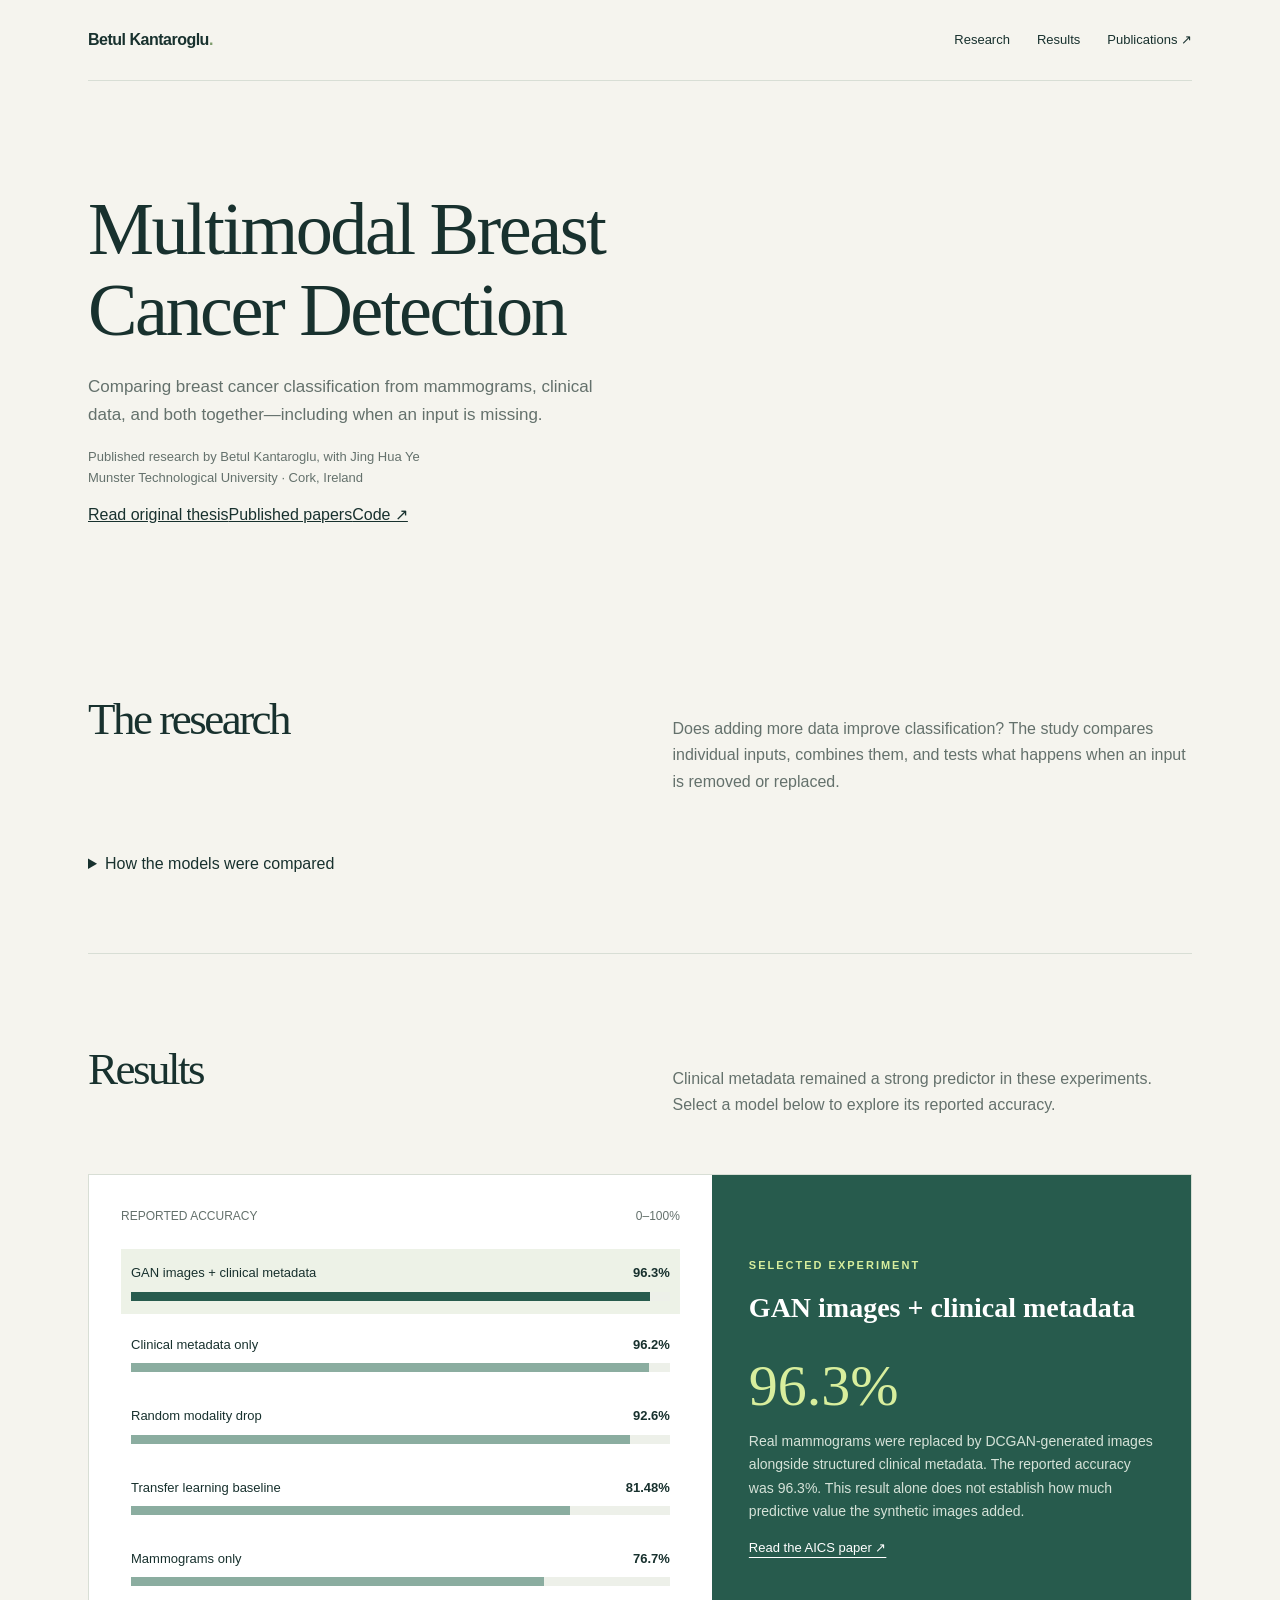
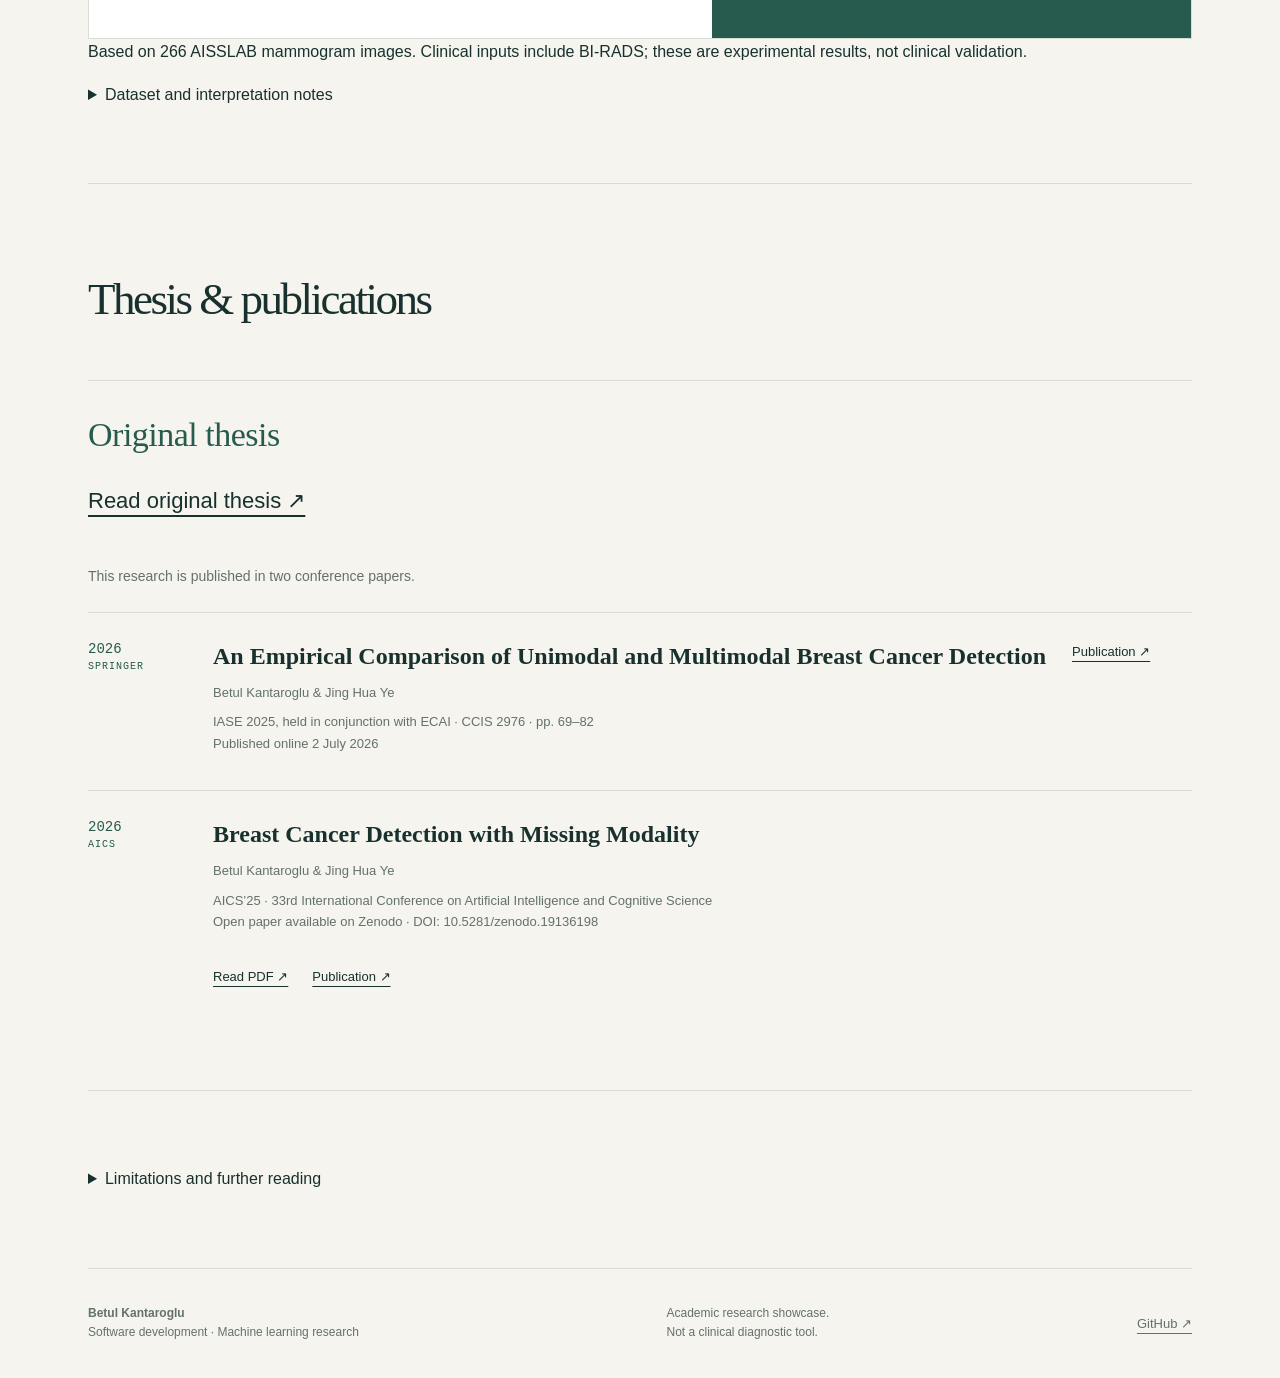
==== commit 17766c85: "Simplify research page reading flow and make technical detail expandable" ====
--- a/website/index.html
+++ b/website/index.html
@@ -5,11 +5,10 @@
 </style>
 <link rel="stylesheet" href="/fonts/editorial.css">
 <link rel="stylesheet" href="/design.css">
-<link rel="stylesheet" href="/research-page.css"></head><body><a class="skip" href="#main">Skip to content</a><div class="wrap"><nav aria-label="Main navigation"><a class="brand" href="#">Betul Kantaroglu<span style="color:#7e9c6c">.</span></a><div class="navlinks"><a href="#research">Research</a><a href="#results">Results</a><a href="#publications">Publications ↗</a></div></nav><main id="main"><header class="hero"><div><div class="eyebrow">Machine learning · Medical imaging</div><h1>Multimodal Breast Cancer Detection</h1><p class="project-question">More data. Better predictions? Let’s test it.</p><p class="intro">Exploring what different data sources contribute to breast cancer classification—and how models behave when information is missing.</p><p style="font-size:13px;color:var(--muted)">Published research by Betul Kantaroglu, with Jing Hua Ye<br>Munster Technological University · Cork, Ireland</p><div class="project-resources"><a href="/papers/betul-kantaroglu-thesis.pdf" target="_blank" rel="noopener">Thesis PDF</a><a href="https://sites.google.com/view/iase-2025/for-authors/accepted-papers?pli=1&amp;authuser=0" target="_blank" rel="noopener">IASE publication</a><a href="https://zenodo.org/records/19136198/files/betul_aics_2025.pdf" target="_blank" rel="noopener">AICS paper</a></div><div class="actions"><a class="button" href="#results">Explore the findings ↓</a><a class="textlink" href="https://github.com/betulkntrxl/unimodal-and-multimodal-breast-cancer-detection" target="_blank" rel="noopener">View research code ↗</a></div></div><div class="visual"><div class="eyebrow">An experimental perspective</div><svg viewBox="0 0 400 340" role="img" aria-label="Conceptual diagram showing imaging and clinical metadata converging into classification, with a missing input represented by a dashed path"><defs><pattern id="grid" width="24" height="24" patternUnits="userSpaceOnUse"><path d="M24 0H0V24" fill="none" stroke="#c7d1c1" stroke-width=".6"/></pattern></defs><rect width="400" height="340" fill="url(#grid)"/><g fill="none" stroke="#618477" stroke-width="1.5"><path d="M110 90C220 90 150 200 245 200"/><path d="M110 200H245"/><path d="M110 300C210 300 160 200 245 200" stroke-dasharray="5 6"/></g><rect x="20" y="48" width="110" height="80" rx="2" fill="#275b4d"/><g stroke="#a8c4b0" fill="none"><path d="M40 110C95 110 55 65 105 65M40 100C90 95 67 80 105 80M40 88C72 92 83 101 105 94"/></g><rect x="20" y="167" width="110" height="66" fill="#f5f4ee" stroke="#618477"/><g stroke="#618477"><path d="M35 184H115M35 200H85M35 216H103"/></g><rect x="20" y="270" width="110" height="52" fill="#e7ebe1" stroke="#618477" stroke-dasharray="4 4"/><text x="75" y="301" text-anchor="middle" font-family="monospace" font-size="11" fill="#618477">MISSING?</text><circle cx="275" cy="200" r="48" fill="#d8ee9d" stroke="#275b4d"/><circle cx="275" cy="200" r="32" fill="none" stroke="#275b4d"/><path d="M259 202l10 10 23-26" fill="none" stroke="#275b4d" stroke-width="2"/><g font-family="monospace" font-size="10" fill="#275b4d"><text x="20" y="37">01 / IMAGING</text><text x="20" y="155">02 / CLINICAL DATA</text><text x="227" y="266">CLASSIFICATION</text></g></svg><div class="caption"><span>INPUT → FUSION → EVALUATION</span><span>CONCEPTUAL MODEL</span></div></div></header><figure class="research-teaser"><img src="/images/model-architecture.jpg" width="1600" height="1113" alt="CNN architecture from the thesis: ResNet-18 feature extraction, a one-by-one convolution, global pooling and flattening, and a dense classification head."><figcaption>Figure 5.2 from the thesis · CNN architecture for multimodal detection.</figcaption></figure><div class="ribbon"><div><strong>Two publications</strong><span>IASE / ECAI · AICS</span></div><div><strong>Unimodal ↔ Multimodal</strong><span>Comparative model evaluation</span></div><div><strong>Missing modalities</strong><span>Ablation · Synthetic imaging</span></div></div>
-<section id="research"><div class="sectionhead"><div><div class="eyebrow">01 / The research</div><h2>Question the complexity.</h2></div><p>Combining imaging and clinical metadata adds complexity. These experiments investigate whether it adds predictive value, and which inputs models depend on.</p></div><div class="method"><article><div class="number">01 — ESTABLISH</div><h3>Build meaningful baselines</h3><p>Evaluate individual data sources using traditional machine learning and neural networks. Compare structured-data classifiers with imaging and multimodal approaches.</p></article><article><div class="number">02 — COMBINE</div><h3>Bring modalities together</h3><p>Investigate mammogram and metadata fusion, including transfer learning. Assess whether added inputs improve performance within the experimental setup.</p></article><article><div class="number">03 — REMOVE & REPLACE</div><h3>Test incomplete inputs</h3><p>Remove imaging, remove clinical inputs, randomly drop a modality, or substitute GAN-generated images to explore dependence on available information.</p></article></div></section>
-<section id="results"><div class="sectionhead"><div><div class="eyebrow">02 / Explore the results</div><h2>What survives<br>when data is missing?</h2></div><p>Select an experiment to examine its reported accuracy and context. The AICS study used 266 AISSLAB mammogram images across normal, benign, and malignant classes.</p></div><div class="explorer"><div class="chart"><div class="charthead"><span>REPORTED ACCURACY</span><span>0–100%</span></div><div id="bars"></div></div><div class="detail" aria-live="polite" aria-atomic="true"><div class="eyebrow">Selected experiment</div><h3 id="experiment"></h3><div class="score" id="score"></div><p id="explanation"></p><a class="textlink" href="https://zenodo.org/records/19136198" target="_blank" rel="noopener">Read the AICS paper ↗</a></div></div><p class="note">Source: “Breast Cancer Detection with Missing Modality,” reported results. These configurations are experimental comparisons, not a controlled estimate of the causal benefit of synthetic images. Values are rounded; clinical-only accuracy is reported as 0.962 in the conclusion.</p></section>
-<section id="publications"><div class="sectionhead"><div><div class="eyebrow">03 / Publications</div><h2>From experiments<br>to published work.</h2></div><p>Two complementary studies: comparing modalities, then examining robustness when those modalities are unavailable.</p></div><div class="thesis-first"><div class="eyebrow">Original thesis</div><a class="textlink" href="/papers/betul-kantaroglu-thesis.pdf" target="_blank" rel="noopener">Read original thesis ↗</a></div><h3 class="published-heading">Published research</h3><p class="published-intro">The breast cancer research is published in the following two conference papers.</p><article class="publication"><div class="year">2026<br><span class="pubtag">Springer</span></div><div><h3>An Empirical Comparison of Unimodal and Multimodal Breast Cancer Detection</h3><p>Betul Kantaroglu & Jing Hua Ye</p><p>IASE 2025, held in conjunction with ECAI · CCIS 2976 · pp. 69–82<br>Published online 2 July 2026</p></div><a class="textlink" href="https://sites.google.com/view/iase-2025/for-authors/accepted-papers?pli=1&amp;authuser=0" target="_blank" rel="noopener">Publication ↗</a></article><article class="publication"><div class="year">2026<br><span class="pubtag">AICS</span></div><div><h3>Breast Cancer Detection with Missing Modality</h3><p>Betul Kantaroglu & Jing Hua Ye</p><p>AICS’25 · 33rd International Conference on Artificial Intelligence and Cognitive Science<br>Open paper available on Zenodo · DOI: 10.5281/zenodo.19136198</p></div><div class="publication-links"><a class="textlink" href="https://zenodo.org/records/19136198/files/betul_aics_2025.pdf" target="_blank" rel="noopener">Read PDF ↗</a><a class="textlink" href="https://zenodo.org/records/19136198" target="_blank" rel="noopener">Publication ↗</a></div></article></section>
-<section><div class="limitations"><div><div class="eyebrow">04 / Interpreting the work</div><h2>Context matters.</h2></div><div><h3>Strong metadata. Specific datasets.</h3><p>The clinical branch includes BI-RADS and view information. High performance reflects the information already present in those features; it should not be interpreted as equivalent to detecting cancer from symptoms or raw images alone.</p><h3>Research findings with boundaries.</h3><p>The imaging dataset is small. Patient-level separation, independent external validation, and evaluation of metadata dependence are important considerations for interpreting generalisation. Scores across different datasets should not be treated as direct model rankings.</p><h3>Explore the source material.</h3><p>The repository contains training code, evaluation outputs, and final thesis.</p><div class="actions"><a class="textlink" href="https://github.com/betulkntrxl/unimodal-and-multimodal-breast-cancer-detection" target="_blank" rel="noopener">Browse the repository ↗</a><a class="textlink" href="/papers/betul-kantaroglu-thesis.pdf" target="_blank" rel="noopener">Read original thesis</a></div></div></div></section></main><footer class="foot"><div><strong>Betul Kantaroglu</strong><br>Software development · Machine learning research</div><div>Academic research showcase.<br>Not a clinical diagnostic tool.</div><a class="textlink" href="https://github.com/betulkntrxl" target="_blank" rel="noopener">GitHub ↗</a></footer></div>
+<link rel="stylesheet" href="/research-page.css"></head><body><a class="skip" href="#main">Skip to content</a><div class="wrap"><nav aria-label="Main navigation"><a class="brand" href="#">Betul Kantaroglu<span style="color:#7e9c6c">.</span></a><div class="navlinks"><a href="#research">Research</a><a href="#results">Results</a><a href="#publications">Publications ↗</a></div></nav><main id="main"><header class="hero"><div><h1>Multimodal Breast Cancer Detection</h1><p class="intro">Comparing breast cancer classification from mammograms, clinical data, and both together—including when an input is missing.</p><p style="font-size:13px;color:var(--muted)">Published research by Betul Kantaroglu, with Jing Hua Ye<br>Munster Technological University · Cork, Ireland</p><div class="project-resources"><a href="/papers/betul-kantaroglu-thesis.pdf" target="_blank" rel="noopener">Read original thesis</a><a href="#publications">Published papers</a><a href="https://github.com/betulkntrxl/unimodal-and-multimodal-breast-cancer-detection" target="_blank" rel="noopener">Code ↗</a></div></div></header><section id="research"><div class="sectionhead"><div><h2>The research</h2></div><p>Does adding more data improve classification? The study compares individual inputs, combines them, and tests what happens when an input is removed or replaced.</p></div><details class="reading-details"><summary>How the models were compared</summary><div class="method"><article><div class="number">01 — ESTABLISH</div><h3>Build meaningful baselines</h3><p>Evaluate individual data sources using traditional machine learning and neural networks. Compare structured-data classifiers with imaging and multimodal approaches.</p></article><article><div class="number">02 — COMBINE</div><h3>Bring modalities together</h3><p>Investigate mammogram and metadata fusion, including transfer learning. Assess whether added inputs improve performance within the experimental setup.</p></article><article><div class="number">03 — REMOVE & REPLACE</div><h3>Test incomplete inputs</h3><p>Remove imaging, remove clinical inputs, randomly drop a modality, or substitute GAN-generated images to explore dependence on available information.</p></article></div><figure class="research-teaser"><img src="/images/model-architecture.jpg" width="1600" height="1113" alt="CNN architecture from the thesis: ResNet-18 feature extraction, a one-by-one convolution, global pooling and flattening, and a dense classification head."><figcaption>Figure 5.2 from the thesis · CNN architecture for multimodal detection.</figcaption></figure></details></section>
+<section id="results"><div class="sectionhead"><div><h2>Results</h2></div><p>Clinical metadata remained a strong predictor in these experiments. Select a model below to explore its reported accuracy.</p></div><div class="explorer"><div class="chart"><div class="charthead"><span>REPORTED ACCURACY</span><span>0–100%</span></div><div id="bars"></div></div><div class="detail" aria-live="polite" aria-atomic="true"><div class="eyebrow">Selected experiment</div><h3 id="experiment"></h3><div class="score" id="score"></div><p id="explanation"></p><a class="textlink" href="https://zenodo.org/records/19136198" target="_blank" rel="noopener">Read the AICS paper ↗</a></div></div><p class="result-context">Based on 266 AISSLAB mammogram images. Clinical inputs include BI-RADS; these are experimental results, not clinical validation.</p><details class="reading-details"><summary>Dataset and interpretation notes</summary><p class="note">Source: “Breast Cancer Detection with Missing Modality,” reported results. These configurations are experimental comparisons, not a controlled estimate of the causal benefit of synthetic images. Values are rounded; clinical-only accuracy is reported as 0.962 in the conclusion.</p></details></section>
+<section id="publications"><div class="sectionhead"><div><h2>Thesis &amp; publications</h2></div></div><div class="thesis-first"><div class="eyebrow">Original thesis</div><a class="textlink" href="/papers/betul-kantaroglu-thesis.pdf" target="_blank" rel="noopener">Read original thesis ↗</a></div><p class="published-intro">This research is published in two conference papers.</p><article class="publication"><div class="year">2026<br><span class="pubtag">Springer</span></div><div><h3>An Empirical Comparison of Unimodal and Multimodal Breast Cancer Detection</h3><p>Betul Kantaroglu & Jing Hua Ye</p><p>IASE 2025, held in conjunction with ECAI · CCIS 2976 · pp. 69–82<br>Published online 2 July 2026</p></div><a class="textlink" href="https://sites.google.com/view/iase-2025/for-authors/accepted-papers?pli=1&amp;authuser=0" target="_blank" rel="noopener">Publication ↗</a></article><article class="publication"><div class="year">2026<br><span class="pubtag">AICS</span></div><div><h3>Breast Cancer Detection with Missing Modality</h3><p>Betul Kantaroglu & Jing Hua Ye</p><p>AICS’25 · 33rd International Conference on Artificial Intelligence and Cognitive Science<br>Open paper available on Zenodo · DOI: 10.5281/zenodo.19136198</p></div><div class="publication-links"><a class="textlink" href="https://zenodo.org/records/19136198/files/betul_aics_2025.pdf" target="_blank" rel="noopener">Read PDF ↗</a><a class="textlink" href="https://zenodo.org/records/19136198" target="_blank" rel="noopener">Publication ↗</a></div></article></section>
+<section class="further-reading"><details class="reading-details"><summary>Limitations and further reading</summary><div class="limitations"><div><h3>Strong metadata. Specific datasets.</h3><p>The clinical branch includes BI-RADS and view information. High performance reflects the information already present in those features; it should not be interpreted as equivalent to detecting cancer from symptoms or raw images alone.</p><h3>Research findings with boundaries.</h3><p>The imaging dataset is small. Patient-level separation, independent external validation, and evaluation of metadata dependence are important considerations for interpreting generalisation. Scores across different datasets should not be treated as direct model rankings.</p><h3>Explore the source material.</h3><p>The repository contains training code, evaluation outputs, and final thesis.</p><div class="actions"><a class="textlink" href="https://github.com/betulkntrxl/unimodal-and-multimodal-breast-cancer-detection" target="_blank" rel="noopener">Browse the repository ↗</a><a class="textlink" href="/papers/betul-kantaroglu-thesis.pdf" target="_blank" rel="noopener">Read original thesis</a></div></div></div></details></section></main><footer class="foot"><div><strong>Betul Kantaroglu</strong><br>Software development · Machine learning research</div><div>Academic research showcase.<br>Not a clinical diagnostic tool.</div><a class="textlink" href="https://github.com/betulkntrxl" target="_blank" rel="noopener">GitHub ↗</a></footer></div>
 <script>
 const experiments=[{name:'GAN images + clinical metadata',score:96.3,text:'Real mammograms were replaced by DCGAN-generated images alongside structured clinical metadata. The reported accuracy was 96.3%. This result alone does not establish how much predictive value the synthetic images added.'},{name:'Clinical metadata only',score:96.2,text:'With imaging removed, the model used structured clinical inputs including BI-RADS and view information. Its strong result highlights metadata dependence within this dataset.'},{name:'Random modality drop',score:92.6,text:'During training, one modality was randomly dropped with 50% probability. The paper reports 92.6% accuracy and an F1-score of 0.93 for this missing-input experiment.'},{name:'Transfer learning baseline',score:81.48,text:'The multimodal transfer learning baseline combined imaging and clinical information. It achieved a reported accuracy of 81.48% and an F1-score of 0.81.'},{name:'Mammograms only',score:76.7,text:'Removing clinical metadata left the model with mammograms alone. The paper reports 76.7% accuracy, an F1-score of 0.7731, and an AUC of 0.8051.'}];
 const bars=document.getElementById('bars');experiments.forEach((d,i)=>{const b=document.createElement('button');b.type='button';b.className='result';b.innerHTML='<span class="barlabel"><span>'+d.name+'</span><strong>'+d.score+'%</strong></span><span class="track" style="display:block"><span class="fill" style="display:block;width:'+d.score+'%"></span></span>';b.addEventListener('click',()=>select(i));bars.appendChild(b)});function select(i){const d=experiments[i];[...bars.children].forEach((b,j)=>{b.classList.toggle('active',i===j);b.setAttribute('aria-pressed',String(i===j))});document.getElementById('experiment').textContent=d.name;document.getElementById('score').textContent=d.score+'%';document.getElementById('explanation').textContent=d.text}select(0);
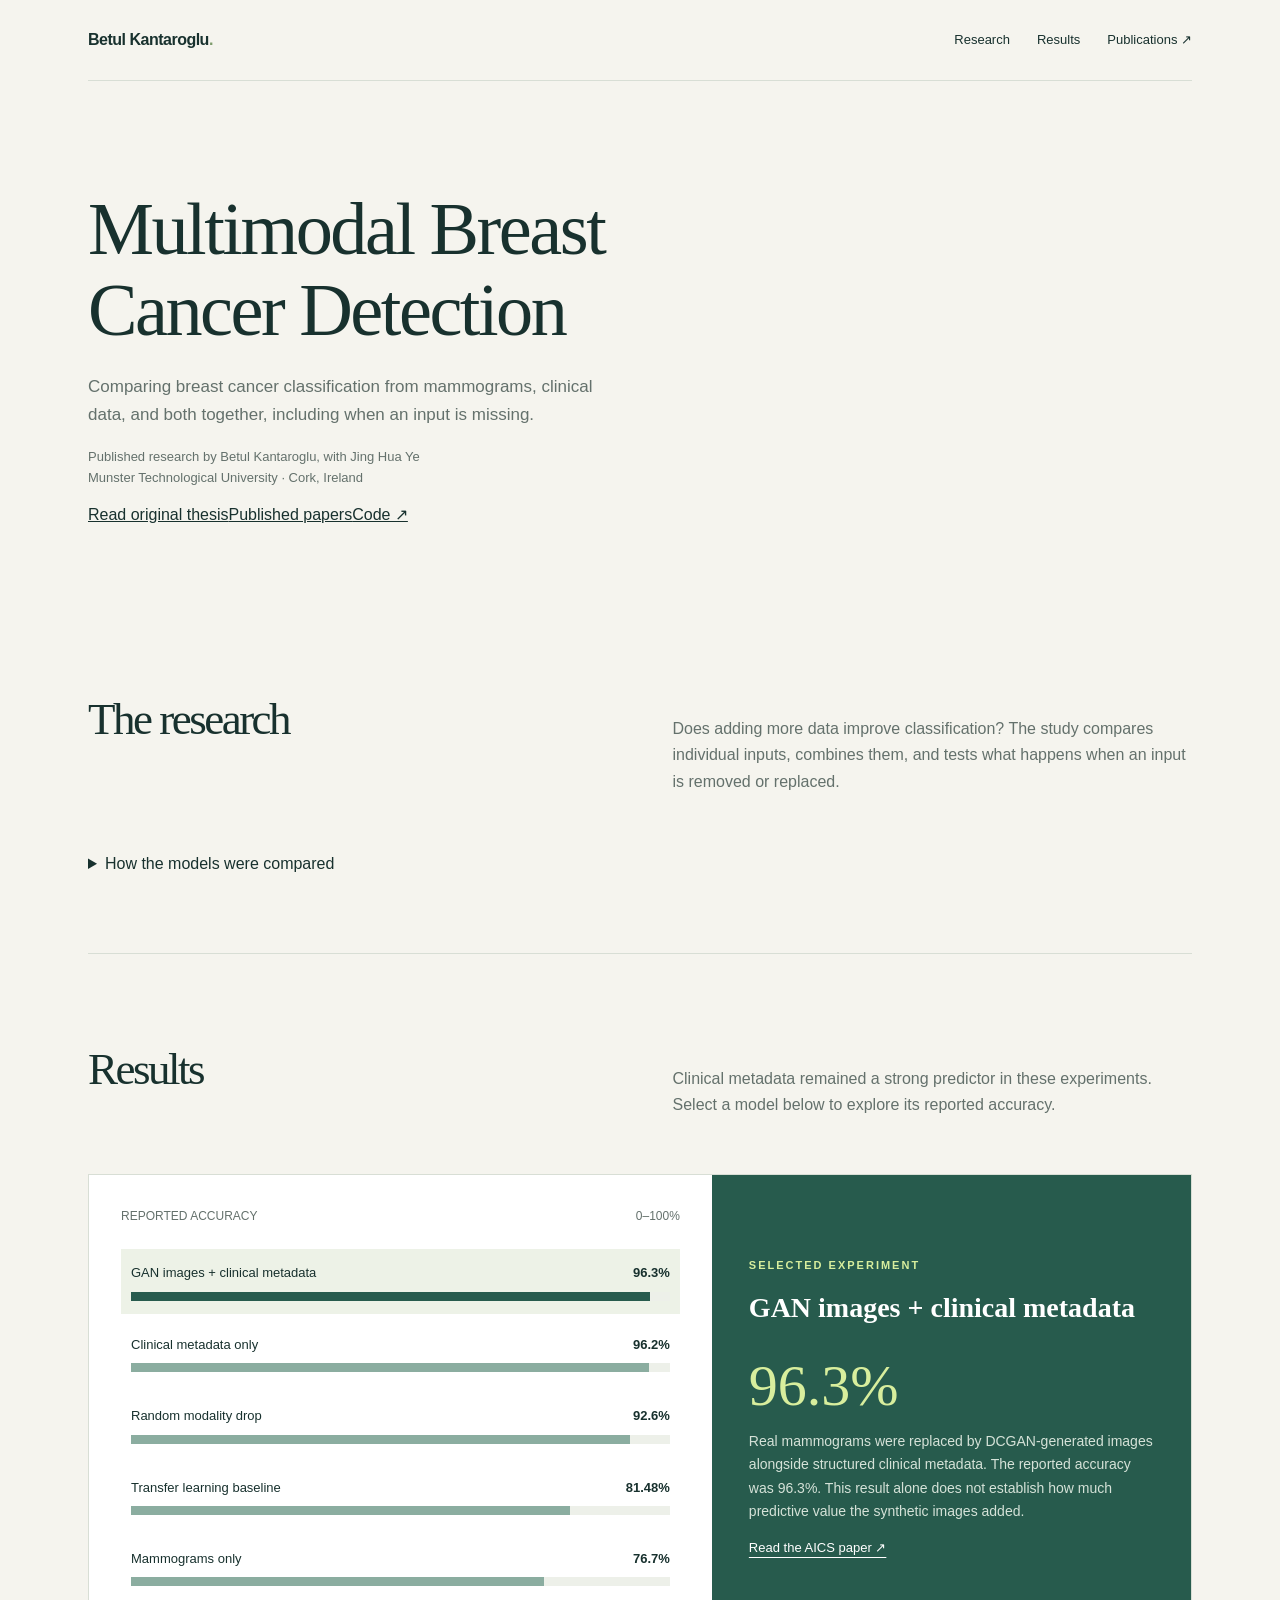
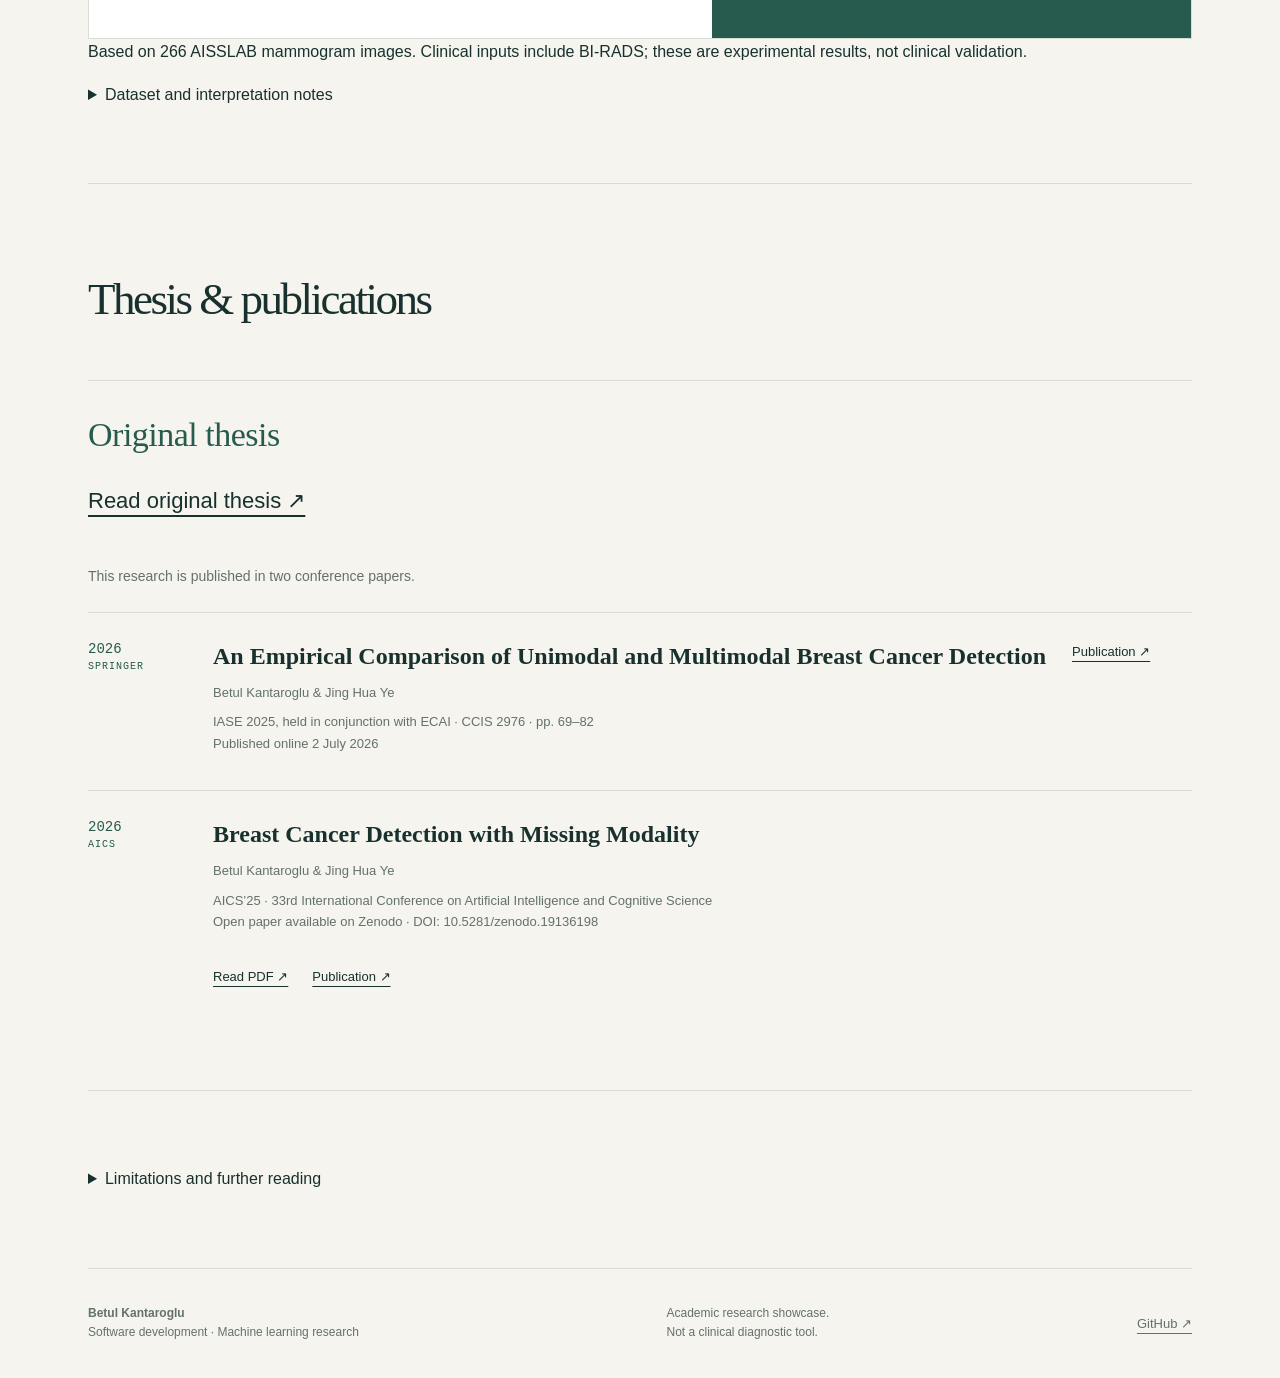
==== commit 877036ec: "Replace dash with comma in project introduction" ====
--- a/website/index.html
+++ b/website/index.html
@@ -5,7 +5,7 @@
 </style>
 <link rel="stylesheet" href="/fonts/editorial.css">
 <link rel="stylesheet" href="/design.css">
-<link rel="stylesheet" href="/research-page.css"></head><body><a class="skip" href="#main">Skip to content</a><div class="wrap"><nav aria-label="Main navigation"><a class="brand" href="#">Betul Kantaroglu<span style="color:#7e9c6c">.</span></a><div class="navlinks"><a href="#research">Research</a><a href="#results">Results</a><a href="#publications">Publications ↗</a></div></nav><main id="main"><header class="hero"><div><h1>Multimodal Breast Cancer Detection</h1><p class="intro">Comparing breast cancer classification from mammograms, clinical data, and both together—including when an input is missing.</p><p style="font-size:13px;color:var(--muted)">Published research by Betul Kantaroglu, with Jing Hua Ye<br>Munster Technological University · Cork, Ireland</p><div class="project-resources"><a href="/papers/betul-kantaroglu-thesis.pdf" target="_blank" rel="noopener">Read original thesis</a><a href="#publications">Published papers</a><a href="https://github.com/betulkntrxl/unimodal-and-multimodal-breast-cancer-detection" target="_blank" rel="noopener">Code ↗</a></div></div></header><section id="research"><div class="sectionhead"><div><h2>The research</h2></div><p>Does adding more data improve classification? The study compares individual inputs, combines them, and tests what happens when an input is removed or replaced.</p></div><details class="reading-details"><summary>How the models were compared</summary><div class="method"><article><div class="number">01 — ESTABLISH</div><h3>Build meaningful baselines</h3><p>Evaluate individual data sources using traditional machine learning and neural networks. Compare structured-data classifiers with imaging and multimodal approaches.</p></article><article><div class="number">02 — COMBINE</div><h3>Bring modalities together</h3><p>Investigate mammogram and metadata fusion, including transfer learning. Assess whether added inputs improve performance within the experimental setup.</p></article><article><div class="number">03 — REMOVE & REPLACE</div><h3>Test incomplete inputs</h3><p>Remove imaging, remove clinical inputs, randomly drop a modality, or substitute GAN-generated images to explore dependence on available information.</p></article></div><figure class="research-teaser"><img src="/images/model-architecture.jpg" width="1600" height="1113" alt="CNN architecture from the thesis: ResNet-18 feature extraction, a one-by-one convolution, global pooling and flattening, and a dense classification head."><figcaption>Figure 5.2 from the thesis · CNN architecture for multimodal detection.</figcaption></figure></details></section>
+<link rel="stylesheet" href="/research-page.css"></head><body><a class="skip" href="#main">Skip to content</a><div class="wrap"><nav aria-label="Main navigation"><a class="brand" href="#">Betul Kantaroglu<span style="color:#7e9c6c">.</span></a><div class="navlinks"><a href="#research">Research</a><a href="#results">Results</a><a href="#publications">Publications ↗</a></div></nav><main id="main"><header class="hero"><div><h1>Multimodal Breast Cancer Detection</h1><p class="intro">Comparing breast cancer classification from mammograms, clinical data, and both together, including when an input is missing.</p><p style="font-size:13px;color:var(--muted)">Published research by Betul Kantaroglu, with Jing Hua Ye<br>Munster Technological University · Cork, Ireland</p><div class="project-resources"><a href="/papers/betul-kantaroglu-thesis.pdf" target="_blank" rel="noopener">Read original thesis</a><a href="#publications">Published papers</a><a href="https://github.com/betulkntrxl/unimodal-and-multimodal-breast-cancer-detection" target="_blank" rel="noopener">Code ↗</a></div></div></header><section id="research"><div class="sectionhead"><div><h2>The research</h2></div><p>Does adding more data improve classification? The study compares individual inputs, combines them, and tests what happens when an input is removed or replaced.</p></div><details class="reading-details"><summary>How the models were compared</summary><div class="method"><article><div class="number">01 — ESTABLISH</div><h3>Build meaningful baselines</h3><p>Evaluate individual data sources using traditional machine learning and neural networks. Compare structured-data classifiers with imaging and multimodal approaches.</p></article><article><div class="number">02 — COMBINE</div><h3>Bring modalities together</h3><p>Investigate mammogram and metadata fusion, including transfer learning. Assess whether added inputs improve performance within the experimental setup.</p></article><article><div class="number">03 — REMOVE & REPLACE</div><h3>Test incomplete inputs</h3><p>Remove imaging, remove clinical inputs, randomly drop a modality, or substitute GAN-generated images to explore dependence on available information.</p></article></div><figure class="research-teaser"><img src="/images/model-architecture.jpg" width="1600" height="1113" alt="CNN architecture from the thesis: ResNet-18 feature extraction, a one-by-one convolution, global pooling and flattening, and a dense classification head."><figcaption>Figure 5.2 from the thesis · CNN architecture for multimodal detection.</figcaption></figure></details></section>
 <section id="results"><div class="sectionhead"><div><h2>Results</h2></div><p>Clinical metadata remained a strong predictor in these experiments. Select a model below to explore its reported accuracy.</p></div><div class="explorer"><div class="chart"><div class="charthead"><span>REPORTED ACCURACY</span><span>0–100%</span></div><div id="bars"></div></div><div class="detail" aria-live="polite" aria-atomic="true"><div class="eyebrow">Selected experiment</div><h3 id="experiment"></h3><div class="score" id="score"></div><p id="explanation"></p><a class="textlink" href="https://zenodo.org/records/19136198" target="_blank" rel="noopener">Read the AICS paper ↗</a></div></div><p class="result-context">Based on 266 AISSLAB mammogram images. Clinical inputs include BI-RADS; these are experimental results, not clinical validation.</p><details class="reading-details"><summary>Dataset and interpretation notes</summary><p class="note">Source: “Breast Cancer Detection with Missing Modality,” reported results. These configurations are experimental comparisons, not a controlled estimate of the causal benefit of synthetic images. Values are rounded; clinical-only accuracy is reported as 0.962 in the conclusion.</p></details></section>
 <section id="publications"><div class="sectionhead"><div><h2>Thesis &amp; publications</h2></div></div><div class="thesis-first"><div class="eyebrow">Original thesis</div><a class="textlink" href="/papers/betul-kantaroglu-thesis.pdf" target="_blank" rel="noopener">Read original thesis ↗</a></div><p class="published-intro">This research is published in two conference papers.</p><article class="publication"><div class="year">2026<br><span class="pubtag">Springer</span></div><div><h3>An Empirical Comparison of Unimodal and Multimodal Breast Cancer Detection</h3><p>Betul Kantaroglu & Jing Hua Ye</p><p>IASE 2025, held in conjunction with ECAI · CCIS 2976 · pp. 69–82<br>Published online 2 July 2026</p></div><a class="textlink" href="https://sites.google.com/view/iase-2025/for-authors/accepted-papers?pli=1&amp;authuser=0" target="_blank" rel="noopener">Publication ↗</a></article><article class="publication"><div class="year">2026<br><span class="pubtag">AICS</span></div><div><h3>Breast Cancer Detection with Missing Modality</h3><p>Betul Kantaroglu & Jing Hua Ye</p><p>AICS’25 · 33rd International Conference on Artificial Intelligence and Cognitive Science<br>Open paper available on Zenodo · DOI: 10.5281/zenodo.19136198</p></div><div class="publication-links"><a class="textlink" href="https://zenodo.org/records/19136198/files/betul_aics_2025.pdf" target="_blank" rel="noopener">Read PDF ↗</a><a class="textlink" href="https://zenodo.org/records/19136198" target="_blank" rel="noopener">Publication ↗</a></div></article></section>
 <section class="further-reading"><details class="reading-details"><summary>Limitations and further reading</summary><div class="limitations"><div><h3>Strong metadata. Specific datasets.</h3><p>The clinical branch includes BI-RADS and view information. High performance reflects the information already present in those features; it should not be interpreted as equivalent to detecting cancer from symptoms or raw images alone.</p><h3>Research findings with boundaries.</h3><p>The imaging dataset is small. Patient-level separation, independent external validation, and evaluation of metadata dependence are important considerations for interpreting generalisation. Scores across different datasets should not be treated as direct model rankings.</p><h3>Explore the source material.</h3><p>The repository contains training code, evaluation outputs, and final thesis.</p><div class="actions"><a class="textlink" href="https://github.com/betulkntrxl/unimodal-and-multimodal-breast-cancer-detection" target="_blank" rel="noopener">Browse the repository ↗</a><a class="textlink" href="/papers/betul-kantaroglu-thesis.pdf" target="_blank" rel="noopener">Read original thesis</a></div></div></div></details></section></main><footer class="foot"><div><strong>Betul Kantaroglu</strong><br>Software development · Machine learning research</div><div>Academic research showcase.<br>Not a clinical diagnostic tool.</div><a class="textlink" href="https://github.com/betulkntrxl" target="_blank" rel="noopener">GitHub ↗</a></footer></div>
